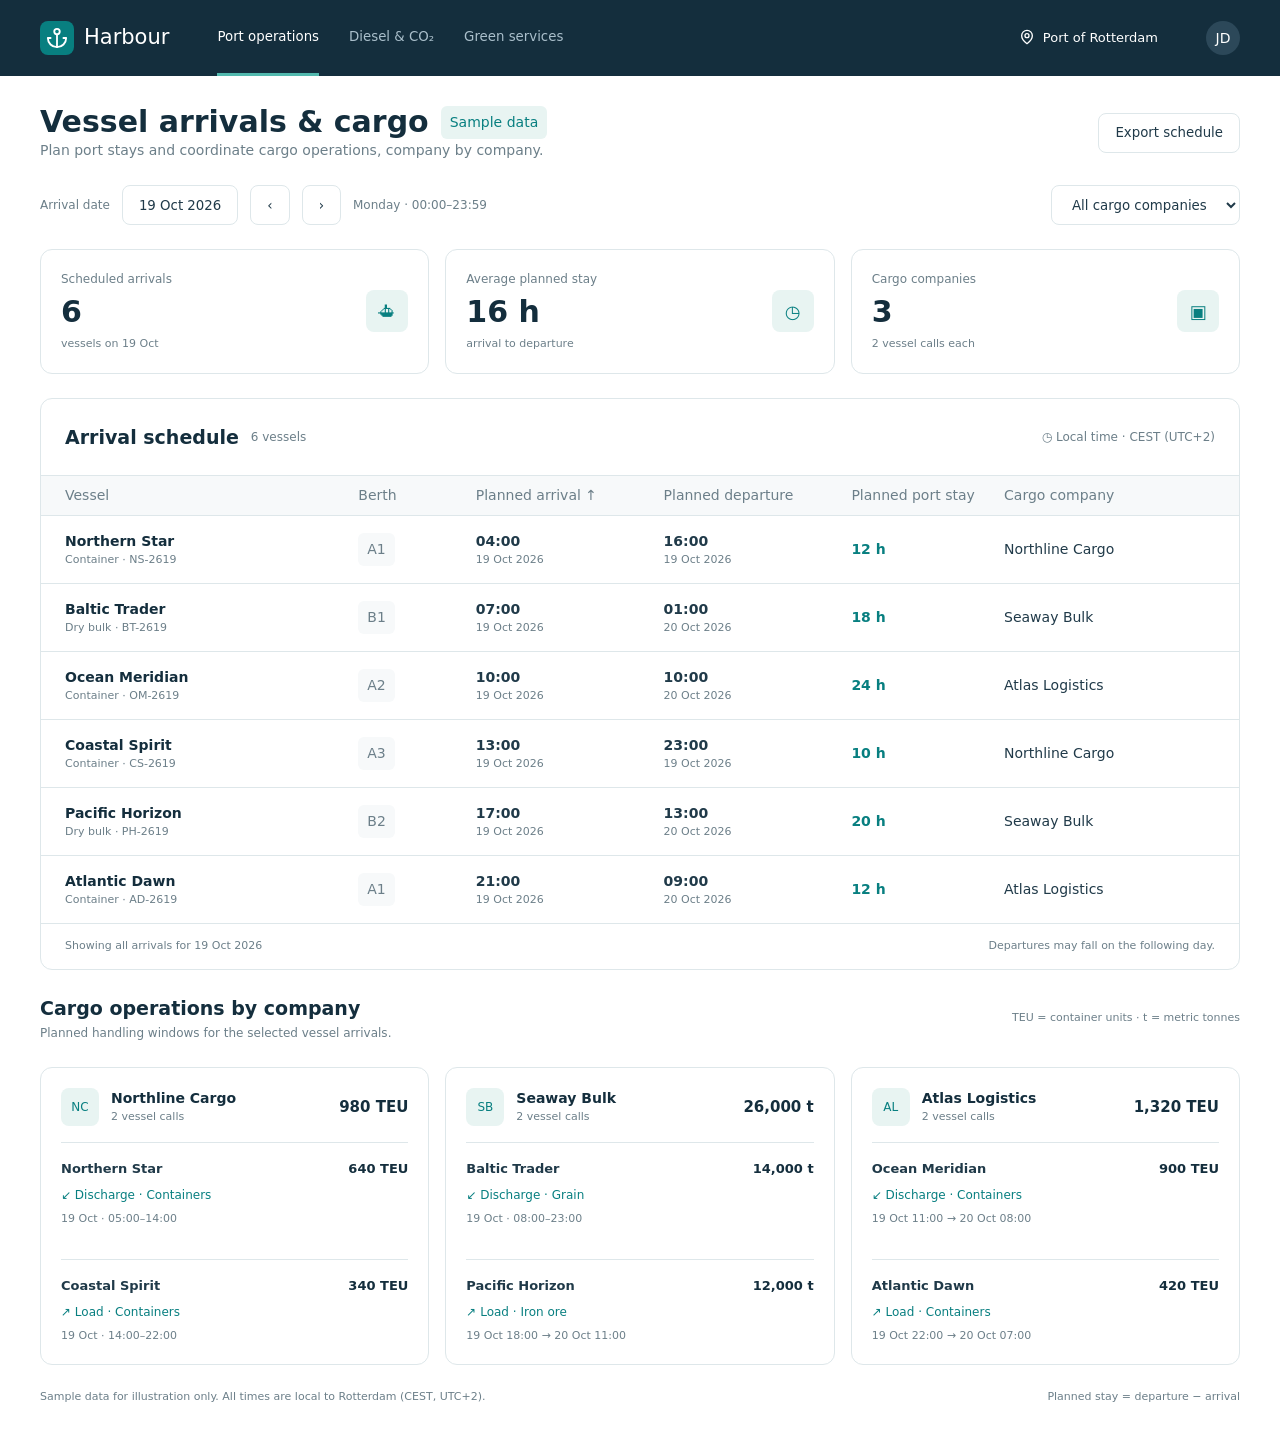
==== index.html @ d037a973 "Primeiro commit" ====
<!DOCTYPE html>
<html lang="en">
<head>
<meta charset="utf-8">
<meta name="viewport" content="width=device-width, initial-scale=1, viewport-fit=cover">
<title>Harbour · Porto-0 prototype</title>
<link rel="icon" type="image/svg+xml" href="images/favicon.svg">
<link rel="stylesheet" href="css/style.css">
</head>
<body>
<div id="app"></div>
<div id="toast"></div>
<script src="js/app.js"></script>
</body>
</html>
---- css/style.css ----
:root{--bg:#fff;--card:#fff;--nav:#142e3d;--teal:#087f80;--tb:#e8f4f2;--line:#dee7ea;--ink:#142e3d;--ink2:#203a49;--mut:#6c7f89;--soft:#f7f9fa;--amb:#fff5e5;--at:#95631c;--btn:#087f80;color-scheme:light;box-sizing:border-box;padding-top:env(safe-area-inset-top,0px);padding-bottom:env(safe-area-inset-bottom,0px)}
@media(prefers-color-scheme:dark){:root[data-theme=dark]{--bg:#0e1b23;--card:#16293a;--line:#284152;--ink:#e8f1f5;--ink2:#c5d6df;--mut:#8fa5b1;--soft:#1d3445;--tb:#12363a;--amb:#3a2d12;--at:#e3b45c;--teal:#3bb5b0;color-scheme:dark}}
:root[data-theme=dark]{--bg:#0e1b23;--card:#16293a;--line:#284152;--ink:#e8f1f5;--ink2:#c5d6df;--mut:#8fa5b1;--soft:#1d3445;--tb:#12363a;--amb:#3a2d12;--at:#e3b45c;--teal:#3bb5b0;color-scheme:dark}
*{box-sizing:border-box;margin:0}html,body{background:var(--bg)}
body{font:14px/1.5 Inter,system-ui,-apple-system,Segoe UI,Roboto,sans-serif;color:var(--ink2)}
nav{background:var(--nav);color:#fff;height:76px;display:flex;align-items:center;gap:48px;padding:0 40px;position:sticky;top:0;z-index:5}
.brand{display:flex;gap:10px;align-items:center;font-size:21px}.mark{width:34px;height:34px;border-radius:8px;background:#087f80;display:grid;place-items:center;font-size:18px}
.tabs{flex:1;display:flex;gap:30px;height:100%}.tab{background:none;border:0;border-bottom:3px solid transparent;color:#aabfcb;font:600 14px inherit;font-family:inherit;cursor:pointer;padding:0}
.tab.on{color:#fff;border-color:#52b9ae}.tab:hover{color:#fff}
.ctx{font-size:13px;white-space:nowrap}.av{width:34px;height:34px;border-radius:99px;background:#2c4859;display:grid;place-items:center;font:600 12px inherit}
main{max-width:1480px;margin:auto;padding:28px 40px 24px;display:flex;flex-direction:column;gap:24px}
h1{font-size:30px;font-weight:600;color:var(--ink);line-height:1.2}h2{font-size:19px;font-weight:600;color:var(--ink)}
.row{display:flex;align-items:center;gap:12px}.sp{justify-content:space-between}.mut{color:var(--mut)}.sm{font-size:12px}.xs{font-size:11px}.tl{color:var(--teal);font-weight:600}
.badge{display:inline-block;font:600 11px/1 inherit;padding:6px 9px;border-radius:6px;background:var(--tb);color:var(--teal);white-space:nowrap}.badge.a{background:var(--amb);color:var(--at)}.badge.g{background:var(--soft);color:var(--mut)}
.card{background:var(--card);border:1px solid var(--line);border-radius:12px;padding:24px;display:flex;flex-direction:column;gap:20px}.card.flush{padding:0;gap:0}
.btn{height:40px;padding:0 16px;border-radius:8px;border:1px solid var(--line);background:var(--card);color:var(--ink2);font:500 13px inherit;font-family:inherit;cursor:pointer;display:inline-flex;align-items:center;gap:9px;white-space:nowrap}
.btn:hover{border-color:var(--teal)}.btn.p{background:var(--btn);border-color:var(--btn);color:#fff;font-weight:600}.btn.p:hover{filter:brightness(1.1)}
.link{color:var(--teal);font-weight:600;cursor:pointer;background:none;border:0;font:inherit;font-weight:600;padding:0}.link:hover{text-decoration:underline}
.steps{background:var(--card);border:1px solid var(--line);border-radius:8px;padding:14px 20px;display:flex;gap:24px}
.st{flex:1;display:flex;align-items:center;gap:10px;font-size:13px;color:var(--mut)}.st i{width:26px;height:26px;border-radius:99px;background:var(--soft);display:grid;place-items:center;font:600 12px inherit;font-style:normal}
.st.on{color:var(--teal);font-weight:600}.st.on i{background:var(--btn);color:#fff}.st s{text-decoration:none;color:var(--line);font-size:16px}
.note{background:var(--tb);border-radius:8px;padding:16px;display:flex;gap:12px;color:var(--ink2);font-size:13px}.note b{display:block}
.g3{display:grid;grid-template-columns:repeat(3,1fr);gap:16px}.split{display:grid;grid-template-columns:minmax(0,872px) 1fr;gap:24px;align-items:start}.split.r{grid-template-columns:440px 1fr}.col{display:flex;flex-direction:column;gap:24px}
.metric{background:var(--card);border:1px solid var(--line);border-radius:12px;padding:20px;display:flex;align-items:center;gap:16px}.metric>div:first-child{flex:1;display:flex;flex-direction:column;gap:6px}
.metric strong{font-size:30px;font-weight:600;color:var(--ink);line-height:1.2}.sym{width:42px;height:42px;border-radius:8px;background:var(--tb);color:var(--teal);display:grid;place-items:center;font-size:18px}
.tw{overflow-x:auto}.tbl{min-width:900px}.tr{display:grid;gap:12px;padding:0 24px;align-items:center;min-height:68px;border-top:1px solid var(--line)}.tr.h{min-height:40px;background:var(--soft);font:600 11px inherit;color:var(--mut)}
.tr.o{grid-template-columns:1.6fr .6fr 1fr 1fr .8fr 1.2fr}.tr.v{grid-template-columns:1.6fr .9fr .9fr 1fr 1.4fr 1fr;min-height:70px}.tr.v.hl{background:var(--tb)}
.tr b{color:var(--ink);font-weight:600}.tr small{display:block;color:var(--mut);font-size:11px}.tf{display:flex;justify-content:space-between;padding:14px 24px;border-top:1px solid var(--line);font-size:11px;color:var(--mut)}
.pad{padding:24px}.ph{display:flex;justify-content:space-between;align-items:center;padding:24px}
.sel,.inp{height:44px;border:1px solid var(--line);border-radius:8px;background:var(--card);color:var(--ink2);padding:0 14px;font:14px inherit;font-family:inherit;width:100%}
.fld{display:flex;flex-direction:column;gap:8px}.fld label{font:500 12px inherit;color:var(--ink2)}.fld small{color:var(--mut);font-size:11px}.f2{display:grid;grid-template-columns:1fr 1fr;gap:16px}
.det{display:flex;gap:16px;font-size:13px}.det span{width:165px;flex:none;color:var(--mut)}.det b{font-weight:500;color:var(--ink2);flex:1}
.calc{background:var(--tb);border-radius:8px;padding:20px;display:flex;flex-direction:column;gap:12px}.calc big{font-size:30px;font-weight:600;color:var(--ink)}
.file{display:flex;gap:12px;align-items:center}.file div{flex:1}.file b{display:block;font-weight:500;font-size:13px}.up{border:1px dashed var(--line);border-radius:8px;padding:14px;color:var(--teal);font-size:13px;cursor:pointer}
.bar{height:14px;border-radius:4px;background:var(--soft);overflow:hidden}.bar i{display:block;height:100%;border-radius:4px}
.cc{background:var(--card);border:1px solid var(--line);border-radius:12px;padding:20px 20px 4px}.op{border-top:1px solid var(--line);padding:16px 0;display:flex;flex-direction:column;gap:7px;font-size:13px}.op .sm{color:var(--teal)}
.mono{width:44px;height:44px;border-radius:8px;background:var(--tb);color:var(--teal);display:grid;place-items:center;font:600 15px inherit;flex:none}.mono.s{width:38px;height:38px;font-size:12px}
.chk{display:flex;gap:12px;cursor:pointer}.cb{width:18px;height:18px;border-radius:4px;background:var(--btn);color:#fff;display:grid;place-items:center;font-size:12px;flex:none;margin-top:2px}.cb.off{background:var(--card);border:1px solid var(--line);color:transparent}
.stg{border-top:1px solid var(--line);padding:18px 0;display:flex;gap:16px}.stg>div:last-child{flex:1;display:flex;flex-direction:column;gap:8px}.stm{width:32px;height:32px;border-radius:99px;background:var(--soft);display:grid;place-items:center;flex:none}
.foot{display:flex;justify-content:space-between;font-size:11px;color:var(--mut);gap:16px;flex-wrap:wrap}
#toast{position:fixed;bottom:calc(24px + env(safe-area-inset-bottom,0px));left:50%;transform:translateX(-50%);background:var(--nav);color:#fff;padding:12px 18px;border-radius:8px;font-size:13px;opacity:0;pointer-events:none;transition:.25s;z-index:9}#toast.on{opacity:1}
@media(max-width:1100px){nav{gap:20px;padding:0 20px;overflow-x:auto}.ctx{display:none}main{padding:20px}.split,.split.r,.g3{grid-template-columns:1fr}.f2{grid-template-columns:1fr}.steps{flex-direction:column;gap:10px}.st s{display:none}h1{font-size:24px}.row.wrap{flex-wrap:wrap}}
.mark img{width:22px;height:22px;display:block}.ctx img{width:16px;height:16px;vertical-align:-3px;margin-right:8px}
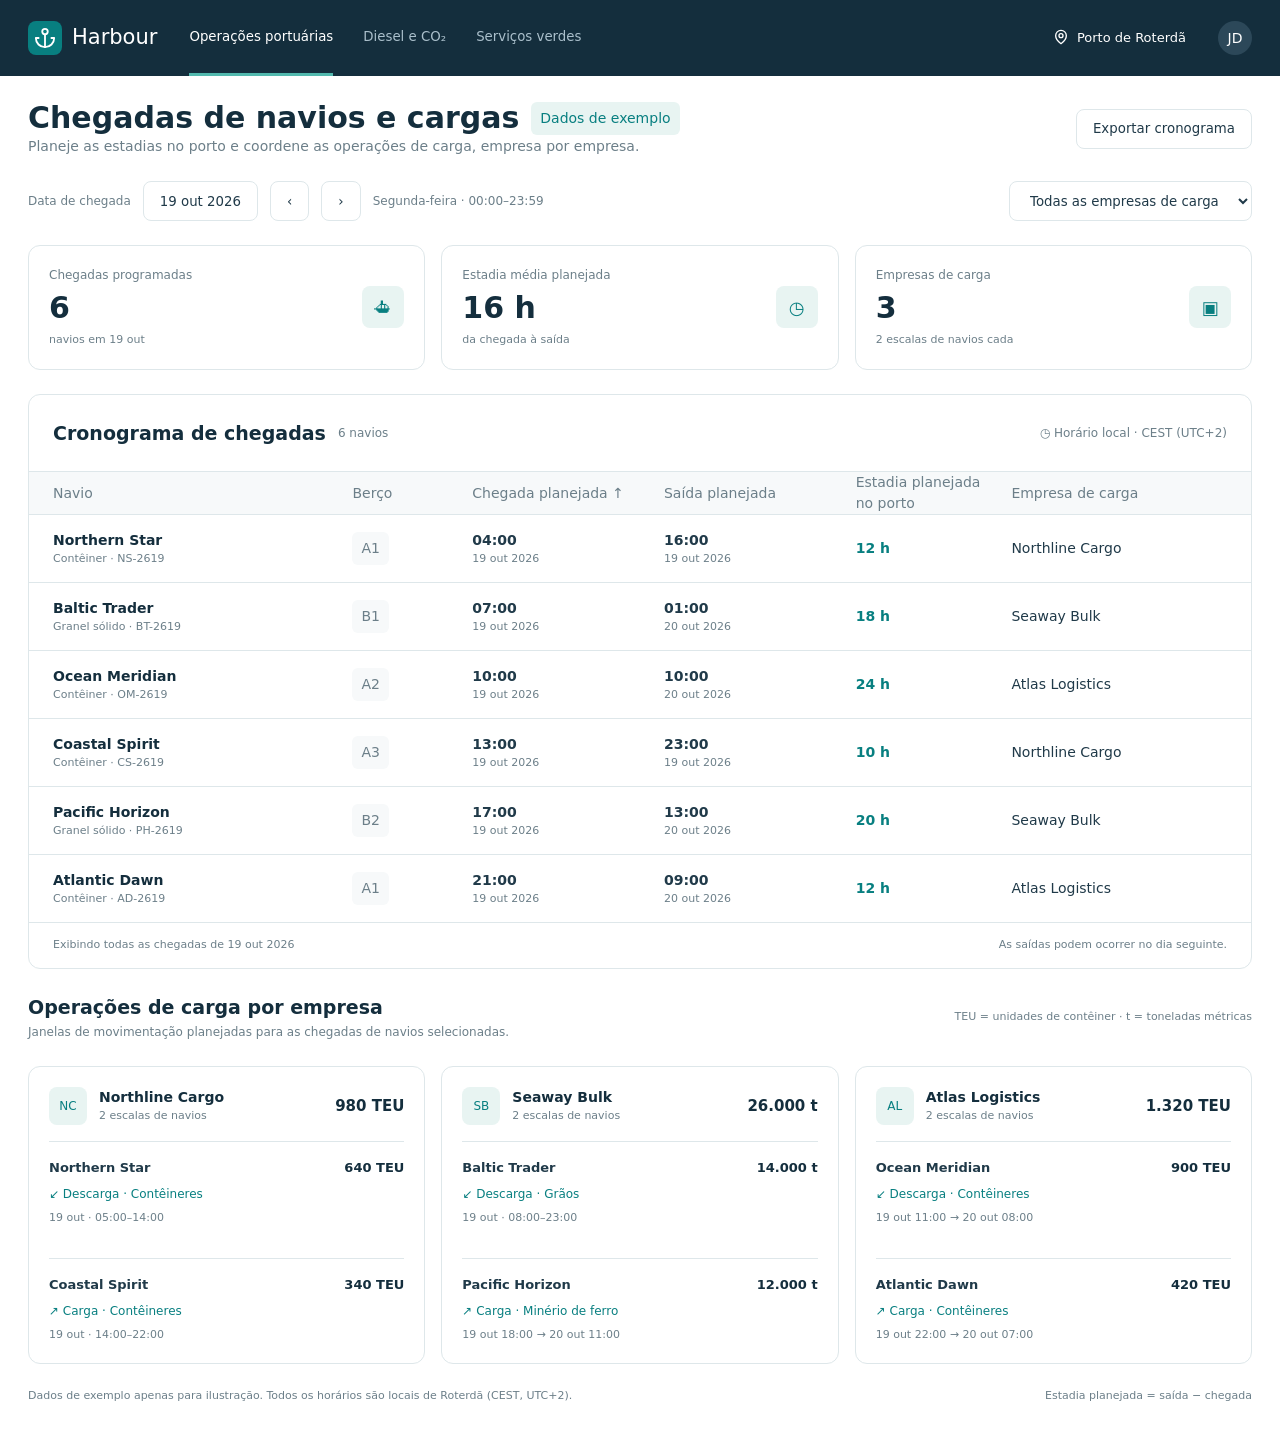
==== commit 44365388: "tradução" ====
--- a/index.html
+++ b/index.html
@@ -1,9 +1,9 @@
 <!DOCTYPE html>
-<html lang="en">
+<html lang="pt-BR">
 <head>
 <meta charset="utf-8">
 <meta name="viewport" content="width=device-width, initial-scale=1, viewport-fit=cover">
-<title>Harbour · Porto-0 prototype</title>
+<title>Harbour · protótipo Porto-0</title>
 <link rel="icon" type="image/svg+xml" href="images/favicon.svg">
 <link rel="stylesheet" href="css/style.css">
 </head>
--- a/css/style.css
+++ b/css/style.css
@@ -41,3 +41,32 @@
 #toast{position:fixed;bottom:calc(24px + env(safe-area-inset-bottom,0px));left:50%;transform:translateX(-50%);background:var(--nav);color:#fff;padding:12px 18px;border-radius:8px;font-size:13px;opacity:0;pointer-events:none;transition:.25s;z-index:9}#toast.on{opacity:1}
 @media(max-width:1100px){nav{gap:20px;padding:0 20px;overflow-x:auto}.ctx{display:none}main{padding:20px}.split,.split.r,.g3{grid-template-columns:1fr}.f2{grid-template-columns:1fr}.steps{flex-direction:column;gap:10px}.st s{display:none}h1{font-size:24px}.row.wrap{flex-wrap:wrap}}
 .mark img{width:22px;height:22px;display:block}.ctx img{width:16px;height:16px;vertical-align:-3px;margin-right:8px}
+
+/* ===== Responsive ===== */
+img{max-width:100%}
+.inp{height:auto;min-height:44px;padding:10px 14px}
+@media(max-width:1280px){.split{grid-template-columns:minmax(0,1fr) minmax(300px,420px)}.split.r{grid-template-columns:minmax(280px,380px) 1fr}main{padding:24px 28px}nav{padding:0 28px;gap:32px}}
+@media(max-width:1100px){
+.g3{grid-template-columns:repeat(auto-fit,minmax(260px,1fr))}
+.f2{grid-template-columns:1fr!important}
+.row.sp{flex-wrap:wrap}
+.tabs{overflow-x:auto;scrollbar-width:none}.tabs::-webkit-scrollbar{display:none}.tab{white-space:nowrap;flex:none}
+.ph{flex-wrap:wrap;gap:8px}.tf{flex-wrap:wrap;gap:6px}
+}
+@media(max-width:700px){
+nav{height:64px;padding:0 16px;gap:16px}.brand{font-size:18px}.mark{width:30px;height:30px}.tabs{gap:18px}.tab{font-size:13px}.av{width:30px;height:30px}
+main{padding:16px;gap:18px}
+h1{font-size:22px}h2{font-size:17px}
+.g3{grid-template-columns:1fr}
+.metric strong{font-size:26px}.calc big{font-size:24px}
+.card{padding:18px;gap:16px}.card.flush{padding:0}.ph{padding:18px}.tr{padding:0 18px}.tf{padding:12px 18px}
+.det{flex-direction:column;gap:2px}.det span{width:auto}
+.btn{height:auto;min-height:40px;padding:10px 14px;white-space:normal;text-align:left}
+.row.sp>.btn,.row.sp>.row{width:100%}.row.sp>.row>.btn{flex:1;justify-content:center}
+.stg{gap:12px}.file{flex-wrap:wrap}
+.cc{padding:16px 16px 2px}
+.foot,.tf{font-size:11px}
+.up{font-size:12px}
+.steps{padding:12px 14px}
+#toast{width:calc(100% - 32px);text-align:center}
+}
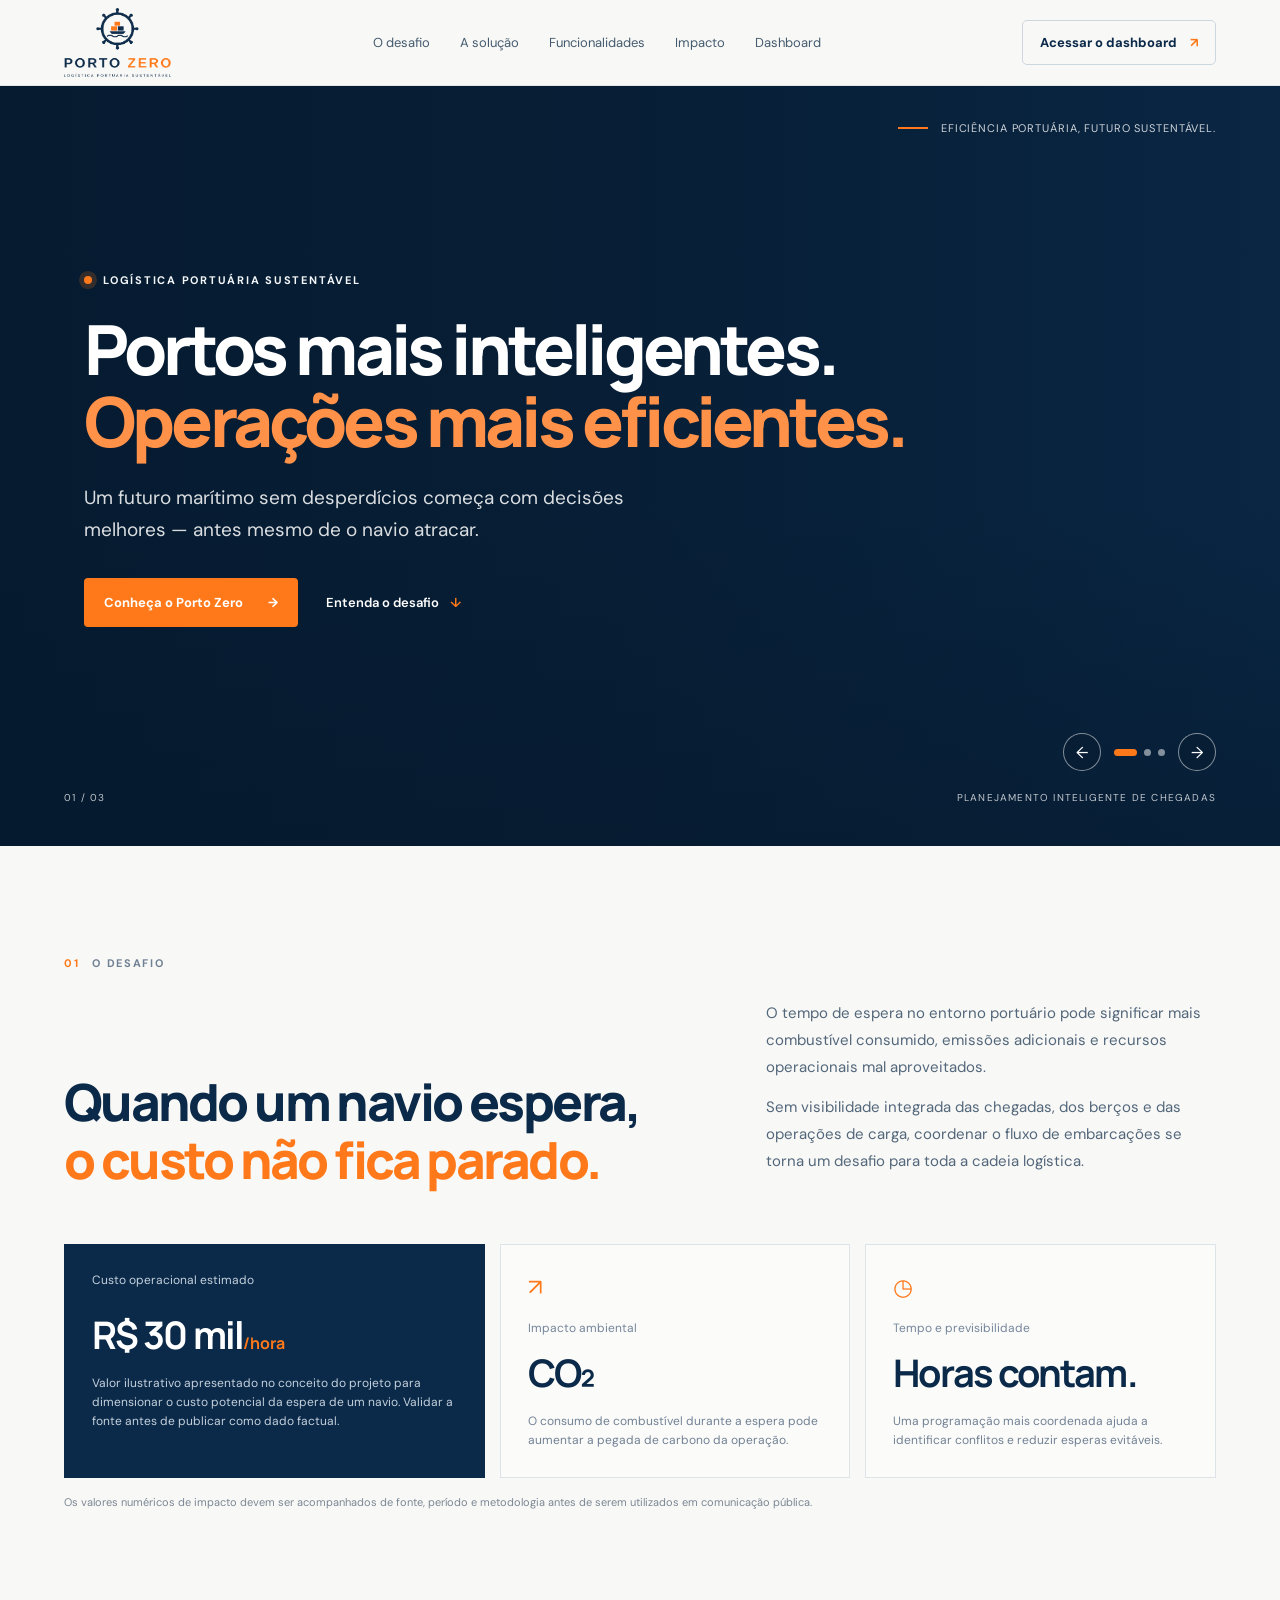
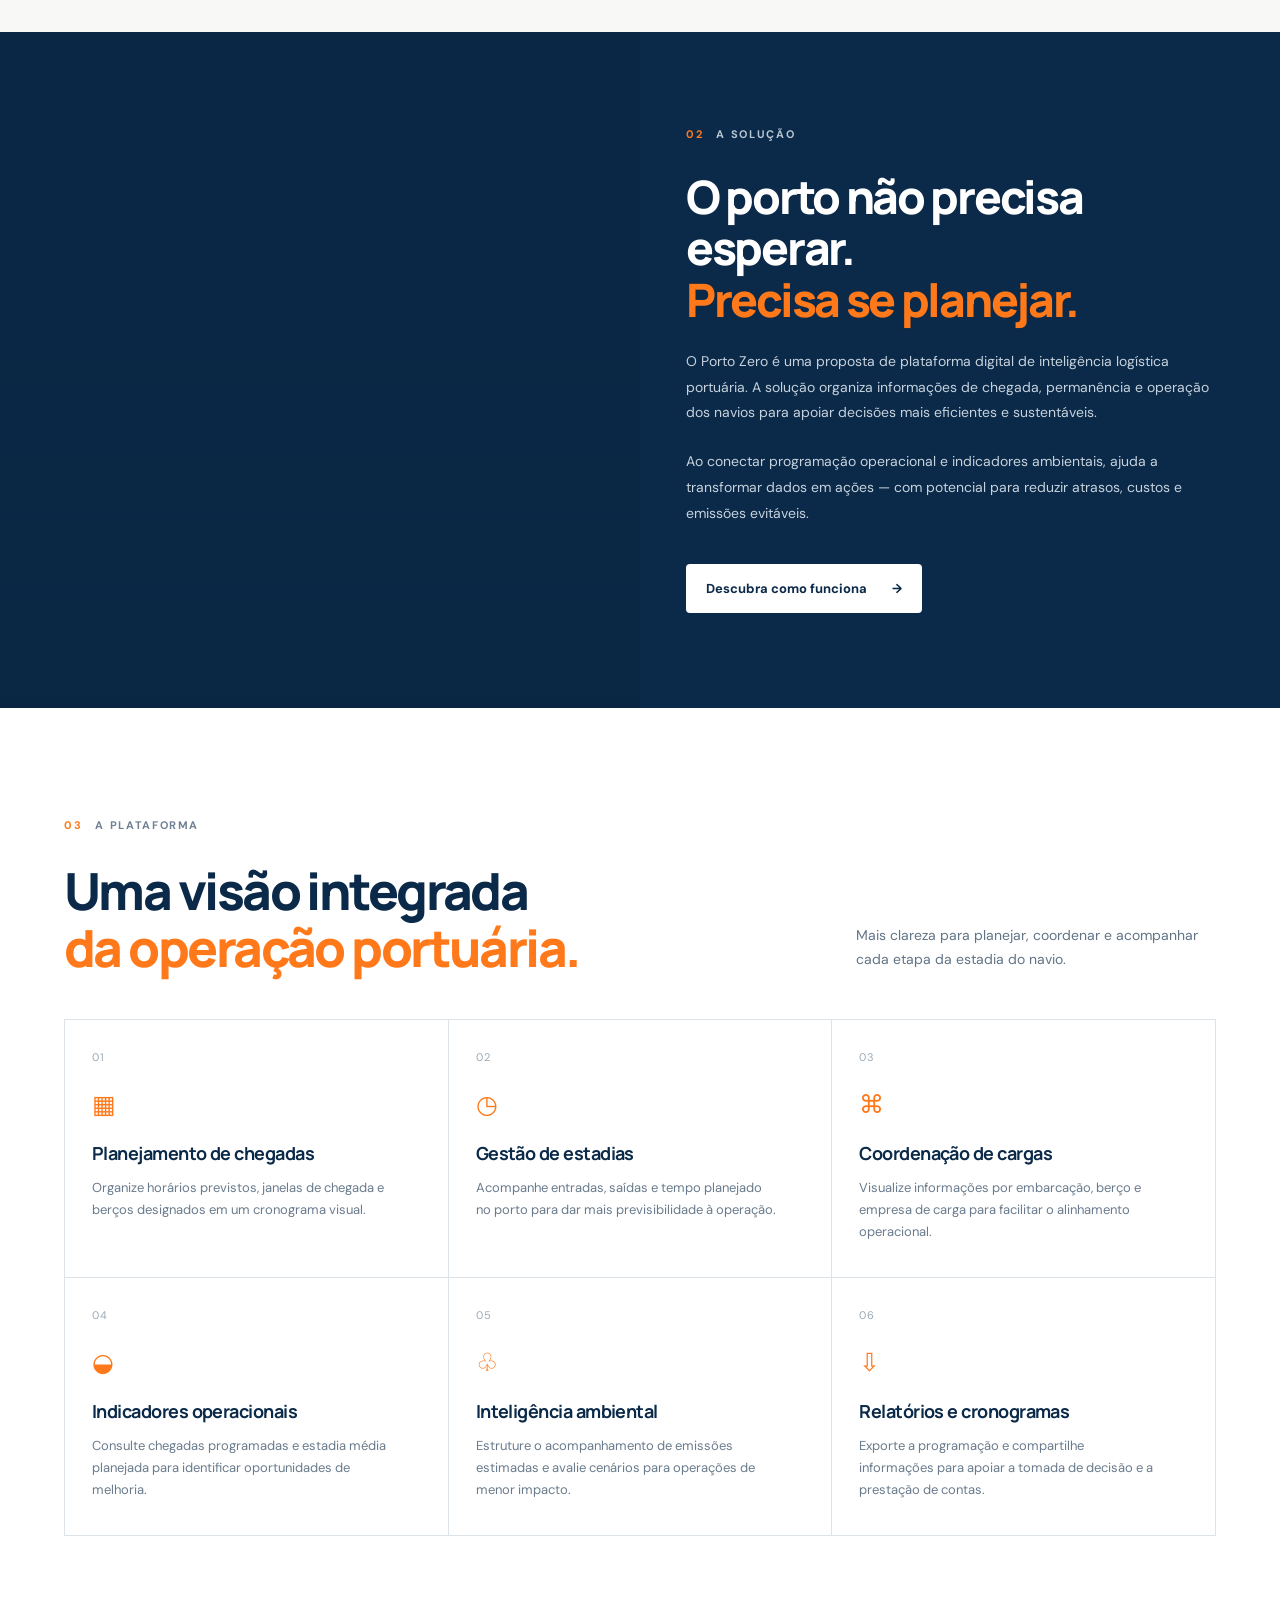
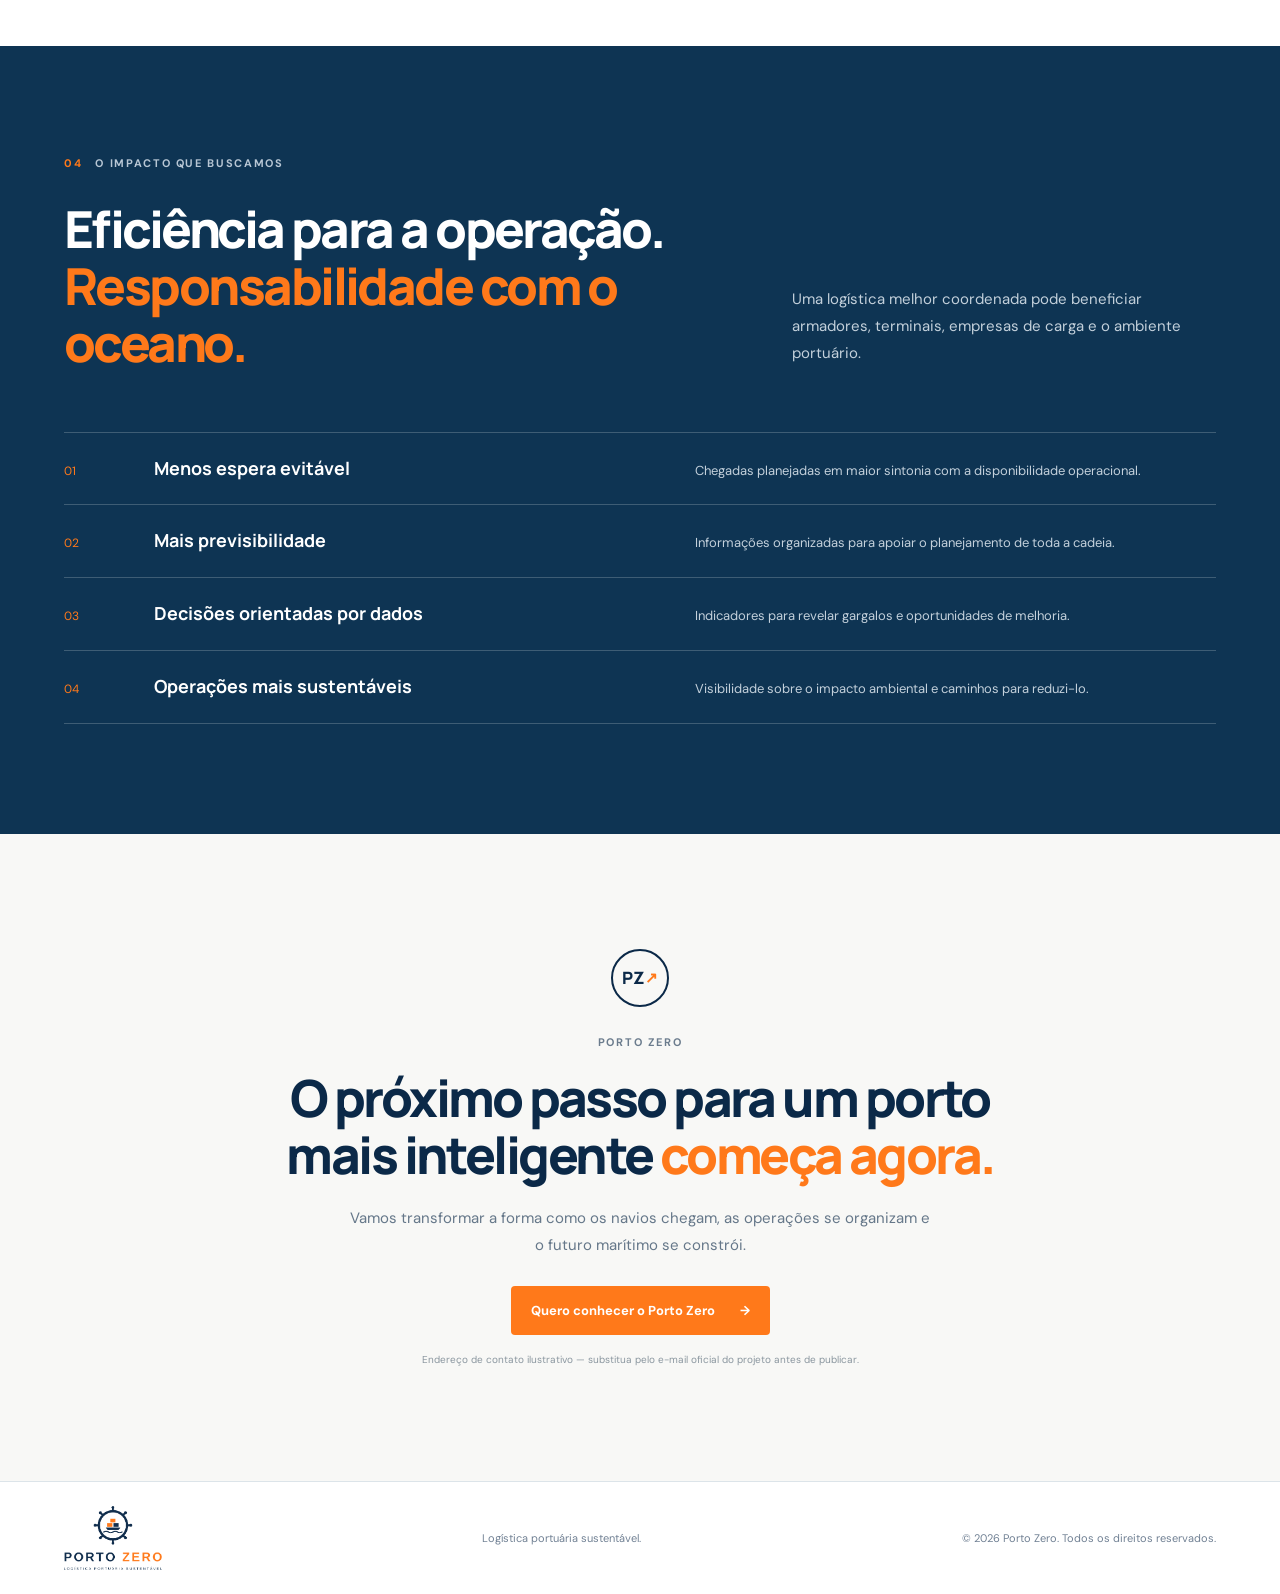
==== commit 9495edc7: "correções visuais" ====
--- a/index.html
+++ b/index.html
@@ -1,15 +1,202 @@
 <!DOCTYPE html>
 <html lang="pt-BR">
 <head>
-<meta charset="utf-8">
-<meta name="viewport" content="width=device-width, initial-scale=1, viewport-fit=cover">
-<title>Harbour · protótipo Porto-0</title>
-<link rel="icon" type="image/svg+xml" href="images/favicon.svg">
-<link rel="stylesheet" href="css/style.css">
+  <meta charset="UTF-8">
+  <meta name="viewport" content="width=device-width, initial-scale=1.0">
+  <meta name="description" content="Porto Zero — logística portuária sustentável. Portos mais inteligentes, operações mais eficientes e um futuro marítimo sem desperdícios.">
+  <title>Porto Zero | Logística Portuária Sustentável</title>
+  <link rel="icon" type="image/x-icon" href="assets/favicon.ico">
+  <link rel="icon" type="image/png" sizes="256x256" href="assets/favicon.png">
+  <link rel="apple-touch-icon" href="assets/apple-touch-icon.png">
+  <link rel="preconnect" href="https://images.unsplash.com">
+  <link rel="stylesheet" href="css/landing.css">
+  <script src="js/landing.js" defer></script>
 </head>
 <body>
-<div id="app"></div>
-<div id="toast"></div>
-<script src="js/app.js"></script>
+  <header class="site-header">
+    <a class="brand" href="#inicio" aria-label="Porto Zero — início">
+      <img src="assets/logo-porto-zero.png" alt="Logo Porto Zero — Logística Portuária Sustentável">
+    </a>
+    <button class="menu-toggle" aria-label="Abrir menu" aria-expanded="false">
+      <span></span><span></span><span></span>
+    </button>
+    <nav class="main-nav" aria-label="Navegação principal">
+      <a href="#problema">O desafio</a>
+      <a href="#solucao">A solução</a>
+      <a href="#funcionalidades">Funcionalidades</a>
+      <a href="#impacto">Impacto</a>
+      <a href="dashboard.html">Dashboard</a>
+    </nav>
+    <a class="header-cta" href="dashboard.html">Acessar o dashboard <span aria-hidden="true">↗</span></a>
+  </header>
+
+  <main>
+    <section class="hero" id="inicio" aria-label="Apresentação Porto Zero">
+      <div class="hero-slides">
+        <article class="hero-slide active" style="--hero-image: url('https://images.unsplash.com/photo-1578575437130-527bdd713cd3?auto=format&fit=crop&w=2200&q=85')">
+          <div class="hero-shade"></div>
+          <div class="hero-content">
+            <p class="eyebrow"><span class="eyebrow-dot"></span> Logística portuária sustentável</p>
+            <h1>Portos mais inteligentes.<br><span>Operações mais eficientes.</span></h1>
+            <p class="hero-copy">Um futuro marítimo sem desperdícios começa com decisões melhores — antes mesmo de o navio atracar.</p>
+            <div class="hero-actions">
+              <a class="button button-orange" href="#solucao">Conheça o Porto Zero <span>→</span></a>
+              <a class="text-link" href="#problema">Entenda o desafio <span>↓</span></a>
+            </div>
+          </div>
+          <div class="slide-caption"><span>01 / 03</span><span>Planejamento inteligente de chegadas</span></div>
+        </article>
+        <article class="hero-slide" style="--hero-image: url('https://images.unsplash.com/photo-1494412519320-aa613dfb7738?auto=format&fit=crop&w=2200&q=85')">
+          <div class="hero-shade"></div>
+          <div class="hero-content">
+            <p class="eyebrow"><span class="eyebrow-dot"></span> Menos espera, menos emissões</p>
+            <h2>O tempo parado<br><span>também deixa marcas.</span></h2>
+            <p class="hero-copy">A espera de embarcações pode aumentar custos operacionais e emissões. Sincronizar é o primeiro passo para mudar esse cenário.</p>
+            <div class="hero-actions">
+              <a class="button button-orange" href="#problema">Veja o impacto <span>→</span></a>
+              <a class="text-link" href="#impacto">Nossa visão <span>↓</span></a>
+            </div>
+          </div>
+          <div class="slide-caption"><span>02 / 03</span><span>Eficiência portuária, futuro sustentável</span></div>
+        </article>
+        <article class="hero-slide" style="--hero-image: url('https://images.unsplash.com/photo-1566847438217-76e82d383f84?auto=format&fit=crop&w=2200&q=85')">
+          <div class="hero-shade"></div>
+          <div class="hero-content">
+            <p class="eyebrow"><span class="eyebrow-dot"></span> Dados que conectam operações</p>
+            <h2>Eficiência portuária.<br><span>Futuro sustentável.</span></h2>
+            <p class="hero-copy">O Porto Zero veio para transformar a operação logística portuária com planejamento, coordenação e inteligência ambiental.</p>
+            <div class="hero-actions">
+              <a class="button button-orange" href="#funcionalidades">Explore a plataforma <span>→</span></a>
+              <a class="text-link" href="#contato">Vamos conversar <span>↓</span></a>
+            </div>
+          </div>
+          <div class="slide-caption"><span>03 / 03</span><span>Uma nova perspectiva para os portos</span></div>
+        </article>
+      </div>
+      <div class="slider-controls" aria-label="Controles do banner">
+        <button class="slider-arrow prev" aria-label="Slide anterior">←</button>
+        <div class="slider-dots">
+          <button class="slider-dot active" aria-label="Ir para slide 1" aria-current="true"></button>
+          <button class="slider-dot" aria-label="Ir para slide 2"></button>
+          <button class="slider-dot" aria-label="Ir para slide 3"></button>
+        </div>
+        <button class="slider-arrow next" aria-label="Próximo slide">→</button>
+      </div>
+      <div class="hero-bottom-line"><span></span><p>Eficiência portuária, futuro sustentável.</p></div>
+    </section>
+
+    <section class="intro section-pad" id="problema">
+      <div class="section-kicker"><span>01</span> O desafio</div>
+      <div class="intro-grid">
+        <h2>Quando um navio espera,<br><em>o custo não fica parado.</em></h2>
+        <div class="intro-text">
+          <p>O tempo de espera no entorno portuário pode significar mais combustível consumido, emissões adicionais e recursos operacionais mal aproveitados.</p>
+          <p>Sem visibilidade integrada das chegadas, dos berços e das operações de carga, coordenar o fluxo de embarcações se torna um desafio para toda a cadeia logística.</p>
+        </div>
+      </div>
+      <div class="stat-grid">
+        <article class="stat-card stat-featured">
+          <span class="stat-label">Custo operacional estimado</span>
+          <strong>R$ 30 mil<span>/hora</span></strong>
+          <p>Valor ilustrativo apresentado no conceito do projeto para dimensionar o custo potencial da espera de um navio. Validar a fonte antes de publicar como dado factual.</p>
+        </article>
+        <article class="stat-card">
+          <span class="stat-icon">↗</span>
+          <span class="stat-label">Impacto ambiental</span>
+          <strong>CO₂</strong>
+          <p>O consumo de combustível durante a espera pode aumentar a pegada de carbono da operação.</p>
+        </article>
+        <article class="stat-card">
+          <span class="stat-icon">◷</span>
+          <span class="stat-label">Tempo e previsibilidade</span>
+          <strong>Horas contam.</strong>
+          <p>Uma programação mais coordenada ajuda a identificar conflitos e reduzir esperas evitáveis.</p>
+        </article>
+      </div>
+      <p class="data-note">Os valores numéricos de impacto devem ser acompanhados de fonte, período e metodologia antes de serem utilizados em comunicação pública.</p>
+    </section>
+
+    <section class="solution section-pad" id="solucao">
+      <div class="solution-image" role="img" aria-label="Navio de carga em operação marítima"></div>
+      <div class="solution-copy">
+        <div class="section-kicker light"><span>02</span> A solução</div>
+        <h2>O porto não precisa esperar.<br><em>Precisa se planejar.</em></h2>
+        <p>O Porto Zero é uma proposta de plataforma digital de inteligência logística portuária. A solução organiza informações de chegada, permanência e operação dos navios para apoiar decisões mais eficientes e sustentáveis.</p>
+        <p>Ao conectar programação operacional e indicadores ambientais, ajuda a transformar dados em ações — com potencial para reduzir atrasos, custos e emissões evitáveis.</p>
+        <a class="button button-light" href="#funcionalidades">Descubra como funciona <span>→</span></a>
+      </div>
+    </section>
+
+    <section class="features section-pad" id="funcionalidades">
+      <div class="section-kicker"><span>03</span> A plataforma</div>
+      <div class="section-heading">
+        <h2>Uma visão integrada<br><em>da operação portuária.</em></h2>
+        <p>Mais clareza para planejar, coordenar e acompanhar cada etapa da estadia do navio.</p>
+      </div>
+      <div class="feature-grid">
+        <article class="feature-card">
+          <div class="feature-number">01</div><div class="feature-symbol">▦</div>
+          <h3>Planejamento de chegadas</h3>
+          <p>Organize horários previstos, janelas de chegada e berços designados em um cronograma visual.</p>
+        </article>
+        <article class="feature-card">
+          <div class="feature-number">02</div><div class="feature-symbol">◷</div>
+          <h3>Gestão de estadias</h3>
+          <p>Acompanhe entradas, saídas e tempo planejado no porto para dar mais previsibilidade à operação.</p>
+        </article>
+        <article class="feature-card">
+          <div class="feature-number">03</div><div class="feature-symbol">⌘</div>
+          <h3>Coordenação de cargas</h3>
+          <p>Visualize informações por embarcação, berço e empresa de carga para facilitar o alinhamento operacional.</p>
+        </article>
+        <article class="feature-card">
+          <div class="feature-number">04</div><div class="feature-symbol">◒</div>
+          <h3>Indicadores operacionais</h3>
+          <p>Consulte chegadas programadas e estadia média planejada para identificar oportunidades de melhoria.</p>
+        </article>
+        <article class="feature-card">
+          <div class="feature-number">05</div><div class="feature-symbol">♧</div>
+          <h3>Inteligência ambiental</h3>
+          <p>Estruture o acompanhamento de emissões estimadas e avalie cenários para operações de menor impacto.</p>
+        </article>
+        <article class="feature-card">
+          <div class="feature-number">06</div><div class="feature-symbol">⇩</div>
+          <h3>Relatórios e cronogramas</h3>
+          <p>Exporte a programação e compartilhe informações para apoiar a tomada de decisão e a prestação de contas.</p>
+        </article>
+      </div>
+    </section>
+
+    <section class="impact section-pad" id="impacto">
+      <div class="impact-top">
+        <div>
+          <div class="section-kicker light"><span>04</span> O impacto que buscamos</div>
+          <h2>Eficiência para a operação.<br><em>Responsabilidade com o oceano.</em></h2>
+        </div>
+        <p>Uma logística melhor coordenada pode beneficiar armadores, terminais, empresas de carga e o ambiente portuário.</p>
+      </div>
+      <div class="impact-list">
+        <div><span>01</span><strong>Menos espera evitável</strong><p>Chegadas planejadas em maior sintonia com a disponibilidade operacional.</p></div>
+        <div><span>02</span><strong>Mais previsibilidade</strong><p>Informações organizadas para apoiar o planejamento de toda a cadeia.</p></div>
+        <div><span>03</span><strong>Decisões orientadas por dados</strong><p>Indicadores para revelar gargalos e oportunidades de melhoria.</p></div>
+        <div><span>04</span><strong>Operações mais sustentáveis</strong><p>Visibilidade sobre o impacto ambiental e caminhos para reduzi-lo.</p></div>
+      </div>
+    </section>
+
+    <section class="closing section-pad" id="contato">
+      <div class="closing-mark">PZ<span>↗</span></div>
+      <p class="eyebrow dark-eyebrow">PORTO ZERO</p>
+      <h2>O próximo passo para um porto mais inteligente <em>começa agora.</em></h2>
+      <p>Vamos transformar a forma como os navios chegam, as operações se organizam e o futuro marítimo se constrói.</p>
+      <a class="button button-orange" href="mailto:contato@portozero.com.br?subject=Quero%20conhecer%20o%20Porto%20Zero">Quero conhecer o Porto Zero <span>→</span></a>
+      <small>Endereço de contato ilustrativo — substitua pelo e-mail oficial do projeto antes de publicar.</small>
+    </section>
+  </main>
+
+  <footer class="site-footer">
+    <a class="footer-brand" href="#inicio"><img src="assets/logo-porto-zero.png" alt="Porto Zero"></a>
+    <p>Logística portuária sustentável.</p>
+    <span>© <span id="year"></span> Porto Zero. Todos os direitos reservados.</span>
+  </footer>
 </body>
 </html>
--- a/css/landing.css
+++ b/css/landing.css
@@ -0,0 +1,161 @@
+@import url('https://fonts.googleapis.com/css2?family=DM+Sans:wght@400;500;600;700&family=Manrope:wght@400;500;600;700;800&display=swap');
+
+:root {
+  --navy: #0b2948;
+  --navy-2: #123a5a;
+  --orange: #ff791a;
+  --paper: #f8f8f6;
+  --white: #ffffff;
+  --muted: #637487;
+  --line: #dce4e9;
+  --max: 1240px;
+}
+* { box-sizing: border-box; }
+html { scroll-behavior: smooth; scroll-padding-top: 88px; }
+body { margin: 0; font-family: 'DM Sans', sans-serif; color: var(--navy); background: var(--paper); }
+a { color: inherit; text-decoration: none; }
+button { font: inherit; }
+.site-header { height: 86px; display: flex; align-items: center; justify-content: space-between; gap: 28px; padding: 0 max(5vw, calc((100vw - var(--max))/2)); background: rgba(248,248,246,.96); position: sticky; top: 0; z-index: 20; border-bottom: 1px solid rgba(11,41,72,.08); backdrop-filter: blur(12px); }
+.brand img { display: block; width: auto; height: 70px; object-fit: contain; }
+.main-nav { display: flex; align-items: center; gap: 30px; font-size: 13px; color: #455b6f; }
+.main-nav a { transition: color .2s; }
+.main-nav a:hover { color: var(--orange); }
+.header-cta { font-size: 13px; font-weight: 700; border: 1px solid #ccd6de; padding: 13px 17px; border-radius: 5px; white-space: nowrap; }
+.header-cta span { color: var(--orange); margin-left: 10px; }
+.menu-toggle { display: none; background: none; border: 0; padding: 8px; }
+.menu-toggle span { display: block; width: 24px; height: 2px; margin: 5px; background: var(--navy); }
+.hero { position: relative; height: min(760px, calc(100vh - 86px)); min-height: 600px; overflow: hidden; background: var(--navy); color: white; }
+.hero-slides, .hero-slide { position: absolute; inset: 0; }
+.hero-slide { background-image: var(--hero-image); background-position: center; background-size: cover; opacity: 0; visibility: hidden; transition: opacity .8s ease, visibility .8s; display: flex; align-items: center; }
+.hero-slide.active { opacity: 1; visibility: visible; }
+.hero-shade { position: absolute; inset: 0; background: linear-gradient(90deg, rgba(5,25,45,.88) 0%, rgba(5,25,45,.68) 48%, rgba(5,25,45,.18) 100%), linear-gradient(0deg, rgba(5,25,45,.55), transparent 45%); }
+.hero-content { position: relative; z-index: 1; width: min(var(--max), 90%); margin: 0 auto; padding: 0 20px 32px; }
+.eyebrow { display: flex; align-items: center; gap: 11px; text-transform: uppercase; letter-spacing: .16em; font-size: 11px; font-weight: 700; color: #f4f7f9; margin: 0 0 26px; }
+.eyebrow-dot { width: 8px; height: 8px; background: var(--orange); border-radius: 50%; box-shadow: 0 0 0 5px rgba(255,121,26,.18); }
+.hero h1, .hero h2 { font-family: Manrope, sans-serif; font-weight: 800; font-size: clamp(42px, 5.4vw, 76px); letter-spacing: -.055em; line-height: 1.04; max-width: 850px; margin: 0; }
+.hero h1 span, .hero h2 span { color: #ff9148; }
+.hero-copy { max-width: 600px; color: rgba(255,255,255,.85); font-size: clamp(16px, 1.5vw, 19px); line-height: 1.7; margin: 25px 0 32px; }
+.hero-actions { display: flex; align-items: center; gap: 28px; flex-wrap: wrap; }
+.button { display: inline-flex; align-items: center; justify-content: center; gap: 25px; padding: 16px 20px; font-size: 13px; font-weight: 700; border-radius: 4px; transition: transform .2s, background .2s; }
+.button:hover { transform: translateY(-2px); }
+.button-orange { color: white; background: var(--orange); }
+.button-orange:hover { background: #ed6810; }
+.button-light { background: white; color: var(--navy); margin-top: 14px; }
+.text-link { color: white; font-size: 13px; font-weight: 600; }
+.text-link span { color: var(--orange); padding-left: 8px; }
+.slide-caption { position: absolute; bottom: 42px; left: max(5vw, calc((100vw - var(--max))/2)); right: max(5vw, calc((100vw - var(--max))/2)); display: flex; justify-content: space-between; color: rgba(255,255,255,.75); text-transform: uppercase; font-size: 10px; letter-spacing: .12em; z-index: 2; }
+.slider-controls { position: absolute; z-index: 3; right: max(5vw, calc((100vw - var(--max))/2)); bottom: 75px; display: flex; align-items: center; gap: 13px; }
+.slider-arrow { width: 38px; height: 38px; border: 1px solid rgba(255,255,255,.5); border-radius: 50%; color: white; background: rgba(4,24,43,.25); cursor: pointer; }
+.slider-arrow:hover { background: var(--orange); border-color: var(--orange); }
+.slider-dots { display: flex; gap: 7px; }
+.slider-dot { width: 7px; height: 7px; border-radius: 50%; padding: 0; border: 0; background: rgba(255,255,255,.5); cursor: pointer; }
+.slider-dot.active { width: 23px; border-radius: 6px; background: var(--orange); }
+.hero-bottom-line { display: flex; align-items: center; gap: 13px; position: absolute; right: 5vw; top: 35px; z-index: 2; color: rgba(255,255,255,.8); font-size: 11px; letter-spacing: .08em; text-transform: uppercase; }
+.hero-bottom-line span { width: 30px; height: 2px; background: var(--orange); }
+.hero-bottom-line p { margin: 0; }
+.section-pad { padding: 110px max(5vw, calc((100vw - var(--max))/2)); }
+.section-kicker { display: flex; align-items: center; gap: 13px; font-size: 11px; text-transform: uppercase; letter-spacing: .15em; font-weight: 700; color: #718194; margin-bottom: 30px; }
+.section-kicker span { color: var(--orange); }
+.intro-grid { display: grid; grid-template-columns: 1.15fr .85fr; gap: 8%; align-items: end; }
+.intro h2, .section-heading h2, .impact h2, .closing h2, .solution h2 { font-family: Manrope, sans-serif; font-size: clamp(34px, 4vw, 53px); line-height: 1.12; letter-spacing: -.05em; margin: 0; font-weight: 800; }
+em { font-style: normal; color: var(--orange); }
+.intro-text { color: #53677b; font-size: 15px; line-height: 1.8; }
+.intro-text p { margin: 0 0 13px; }
+.stat-grid { display: grid; grid-template-columns: 1.2fr 1fr 1fr; gap: 15px; margin-top: 56px; }
+.stat-card { border: 1px solid var(--line); padding: 27px; min-height: 215px; background: rgba(255,255,255,.5); position: relative; }
+.stat-featured { background: var(--navy); color: white; border-color: var(--navy); }
+.stat-label { display: block; color: #75869a; font-size: 12px; margin-bottom: 20px; }
+.stat-featured .stat-label { color: #c4d1dd; }
+.stat-card strong { display: block; font-family: Manrope, sans-serif; font-size: clamp(28px, 3vw, 38px); letter-spacing: -.05em; }
+.stat-card strong span { font-size: 16px; letter-spacing: 0; color: var(--orange); }
+.stat-card p { color: #718194; font-size: 12px; line-height: 1.6; margin: 14px 0 0; }
+.stat-featured p { color: #c4d1dd; }
+.stat-icon { display: inline-flex; align-items: center; justify-content: center; color: var(--orange); font-size: 23px; margin-bottom: 18px; }
+.stat-icon + .stat-label { margin-bottom: 10px; }
+.data-note { color: #7b8793; font-size: 11px; line-height: 1.5; margin-top: 16px; }
+.solution { display: grid; grid-template-columns: 1fr 1fr; padding-top: 0; padding-bottom: 0; background: var(--navy); color: white; }
+.solution-image { min-height: 620px; margin-left: calc(-1 * max(5vw, (100vw - var(--max))/2)); background-image: linear-gradient(0deg, rgba(5,25,45,.16), rgba(5,25,45,.05)), url('https://images.unsplash.com/photo-1494412519320-aa613dfb7738?auto=format&fit=crop&w=1400&q=85'); background-size: cover; background-position: center; }
+.solution-copy { padding: 95px 0 95px 8%; align-self: center; }
+.section-kicker.light { color: #b7c6d4; }
+.solution h2 { font-size: clamp(34px, 3.6vw, 48px); }
+.solution-copy > p { color: #c6d2dd; font-size: 14px; line-height: 1.85; margin: 23px 0; max-width: 550px; }
+.features { background: #fff; }
+.section-heading { display: flex; justify-content: space-between; align-items: end; gap: 40px; margin-bottom: 42px; }
+.section-heading h2 { flex: 1; }
+.section-heading > p { color: #617487; line-height: 1.7; max-width: 360px; font-size: 14px; margin: 0 0 5px; }
+.feature-grid { display: grid; grid-template-columns: repeat(3, 1fr); border-top: 1px solid var(--line); border-left: 1px solid var(--line); }
+.feature-card { position: relative; padding: 30px 27px 34px; min-height: 250px; border-right: 1px solid var(--line); border-bottom: 1px solid var(--line); }
+.feature-number { color: #9ba9b6; font-size: 11px; letter-spacing: .1em; }
+.feature-symbol { margin: 24px 0 20px; color: var(--orange); font-size: 25px; }
+.feature-card h3 { font-family: Manrope, sans-serif; font-size: 18px; margin: 0 0 12px; letter-spacing: -.03em; }
+.feature-card p { color: #697b8c; font-size: 13px; line-height: 1.7; margin: 0; max-width: 300px; }
+.impact { background: #0e3453; color: white; }
+.impact-top { display: grid; grid-template-columns: 1.2fr .8fr; gap: 8%; align-items: end; }
+.impact h2 { font-size: clamp(34px, 4vw, 51px); }
+.impact-top > p { color: #c3d0db; font-size: 15px; line-height: 1.8; margin: 0 0 5px; }
+.impact-list { margin-top: 60px; border-top: 1px solid rgba(255,255,255,.2); }
+.impact-list > div { display: grid; grid-template-columns: 70px 1fr 1fr; gap: 20px; padding: 23px 0; border-bottom: 1px solid rgba(255,255,255,.2); align-items: baseline; }
+.impact-list span { color: var(--orange); font-size: 12px; }
+.impact-list strong { font-family: Manrope, sans-serif; font-size: 18px; }
+.impact-list p { color: #c3d0db; font-size: 13px; line-height: 1.6; margin: 0; }
+.closing { text-align: center; display: flex; flex-direction: column; align-items: center; padding-top: 115px; padding-bottom: 115px; }
+.closing-mark { width: 58px; height: 58px; display: flex; align-items: center; justify-content: center; border: 2px solid var(--navy); border-radius: 50%; font-family: Manrope, sans-serif; font-size: 17px; font-weight: 800; margin-bottom: 28px; }
+.closing-mark span { color: var(--orange); font-size: 15px; }
+.dark-eyebrow { color: #6b7c8d; margin-bottom: 20px; }
+.closing h2 { max-width: 800px; }
+.closing > p:not(.eyebrow) { max-width: 590px; color: #657789; font-size: 15px; line-height: 1.8; margin: 22px 0 27px; }
+.closing small { color: #8a969f; font-size: 10px; margin-top: 18px; }
+.site-footer { min-height: 100px; padding: 24px max(5vw, calc((100vw - var(--max))/2)); display: flex; align-items: center; justify-content: space-between; gap: 25px; background: #fff; border-top: 1px solid var(--line); }
+.footer-brand img { width: auto; height: 64px; display: block; }
+.site-footer p, .site-footer > span { color: #718194; font-size: 11px; margin: 0; }
+
+@media (max-width: 900px) {
+  .site-header { padding: 0 5vw; gap: 14px; }
+  .brand img { height: 60px; }
+  .menu-toggle { display: block; margin-left: auto; cursor: pointer; }
+  .main-nav { display: none; position: absolute; top: 85px; left: 0; right: 0; padding: 22px 5vw; background: var(--paper); flex-direction: column; align-items: flex-start; gap: 20px; border-bottom: 1px solid var(--line); }
+  .main-nav.open { display: flex; }
+  .header-cta { display: none; }
+  .hero { min-height: 640px; height: calc(90vh - 70px); }
+  .hero-content { width: 100%; padding: 0 7vw 40px; }
+  .hero-bottom-line { display: none; }
+  .slide-caption { left: 7vw; right: 7vw; bottom: 30px; }
+  .slider-controls { right: 7vw; bottom: 62px; }
+  .section-pad { padding: 80px 7vw; }
+  .intro-grid, .impact-top { grid-template-columns: 1fr; gap: 25px; }
+  .stat-grid { grid-template-columns: 1fr 1fr; }
+  .stat-featured { grid-column: 1 / -1; }
+  .solution { padding: 0; grid-template-columns: 1fr; }
+  .solution-image { min-height: 350px; margin: 0; }
+  .solution-copy { padding: 70px 7vw 80px; }
+  .section-heading { align-items: flex-start; flex-direction: column; gap: 20px; }
+  .feature-grid { grid-template-columns: repeat(2, 1fr); }
+  .impact-list > div { grid-template-columns: 40px 1fr; gap: 12px; }
+  .impact-list p { grid-column: 2; }
+}
+@media (max-width: 560px) {
+  .site-header { height: 72px; }
+  .brand img { height: 52px; }
+  .main-nav { top: 71px; }
+  .hero { min-height: 640px; height: calc(100svh - 72px); }
+  .hero h1, .hero h2 { font-size: clamp(39px, 11vw, 54px); }
+  .hero-copy { font-size: 15px; }
+  .hero-content { padding-bottom: 55px; }
+  .hero-actions { align-items: flex-start; flex-direction: column; gap: 20px; }
+  .slide-caption { font-size: 8px; bottom: 23px; }
+  .slider-controls { bottom: 55px; }
+  .section-pad { padding: 66px 6vw; }
+  .intro h2, .section-heading h2, .impact h2, .closing h2 { font-size: 34px; }
+  .stat-grid, .feature-grid { grid-template-columns: 1fr; }
+  .stat-featured { grid-column: auto; }
+  .stat-card { min-height: 185px; }
+  .feature-card { min-height: 220px; }
+  .solution-image { min-height: 280px; }
+  .impact-list > div { padding: 20px 0; }
+  .impact-list strong { font-size: 16px; }
+  .site-footer { flex-direction: column; align-items: flex-start; padding: 28px 6vw; gap: 12px; }
+}
+@media (prefers-reduced-motion: reduce) {
+  html { scroll-behavior: auto; }
+  *, *::before, *::after { transition-duration: .01ms !important; animation-duration: .01ms !important; }
+}
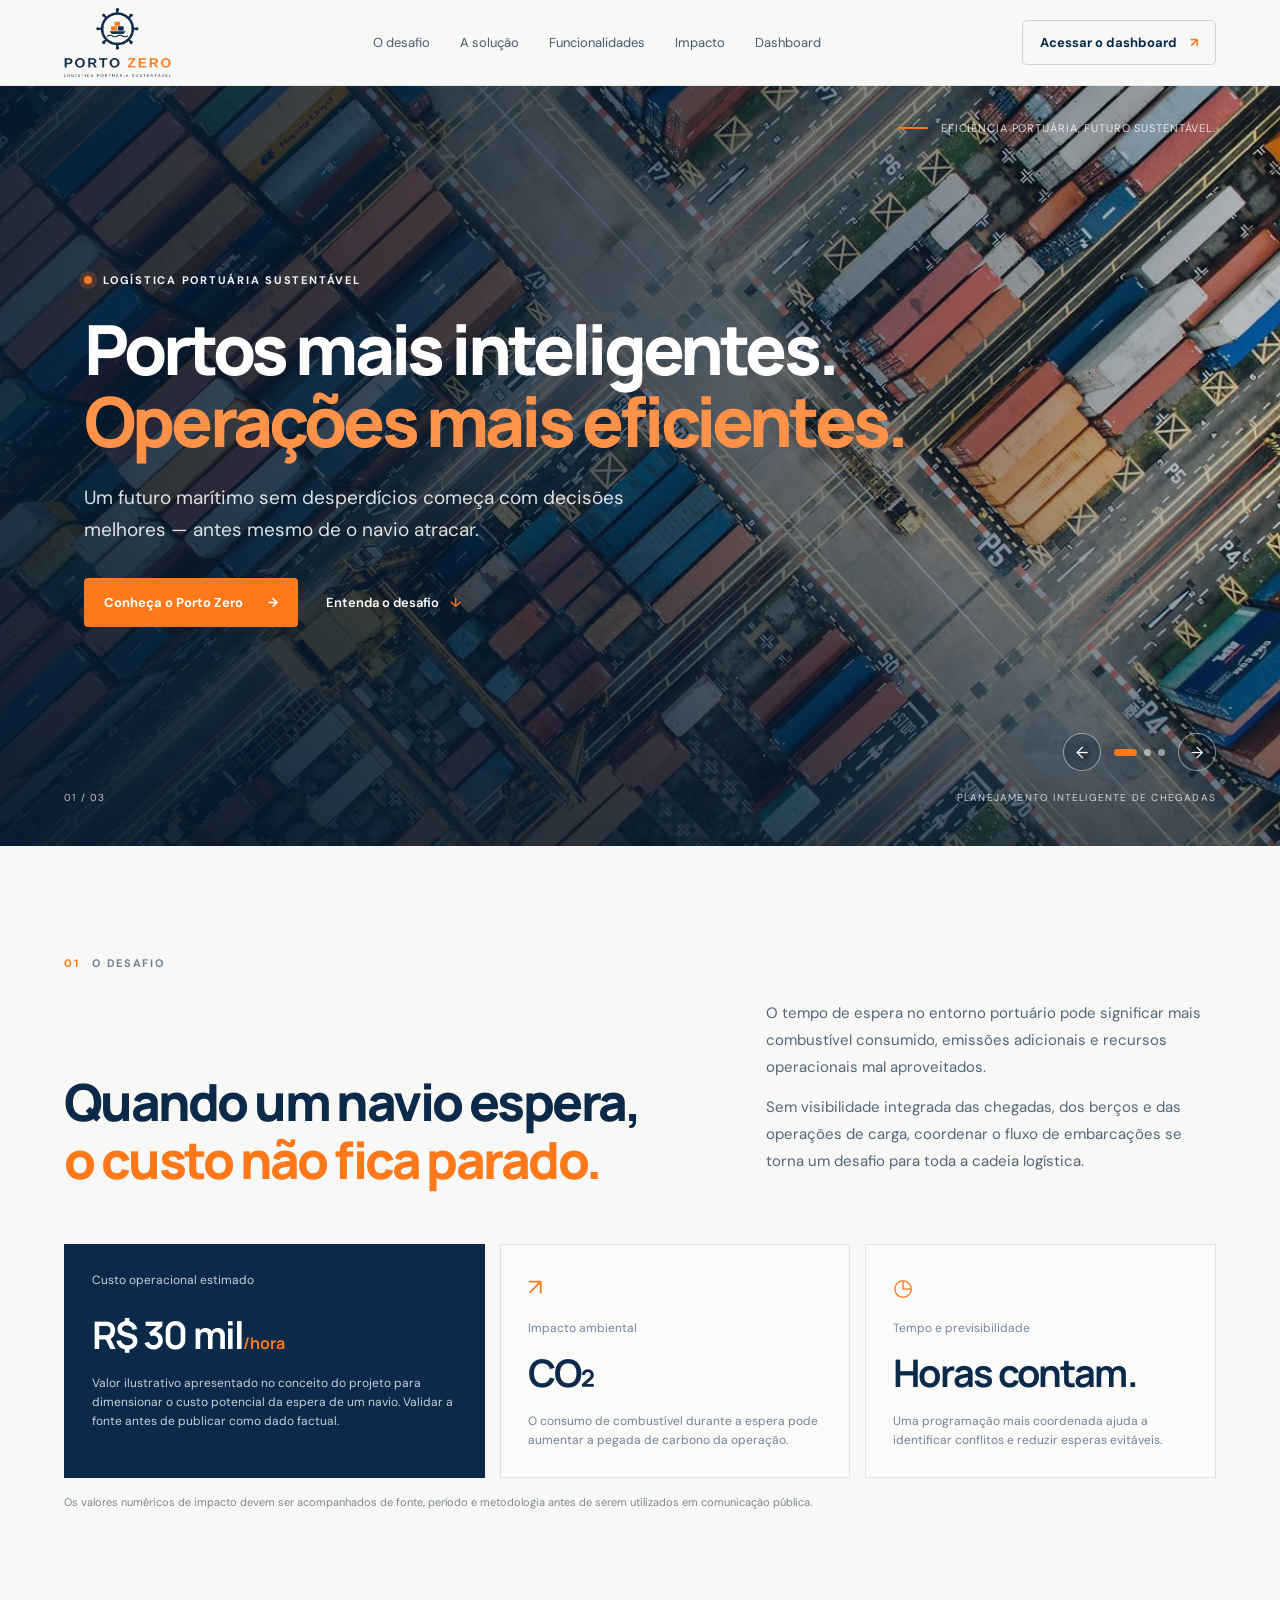
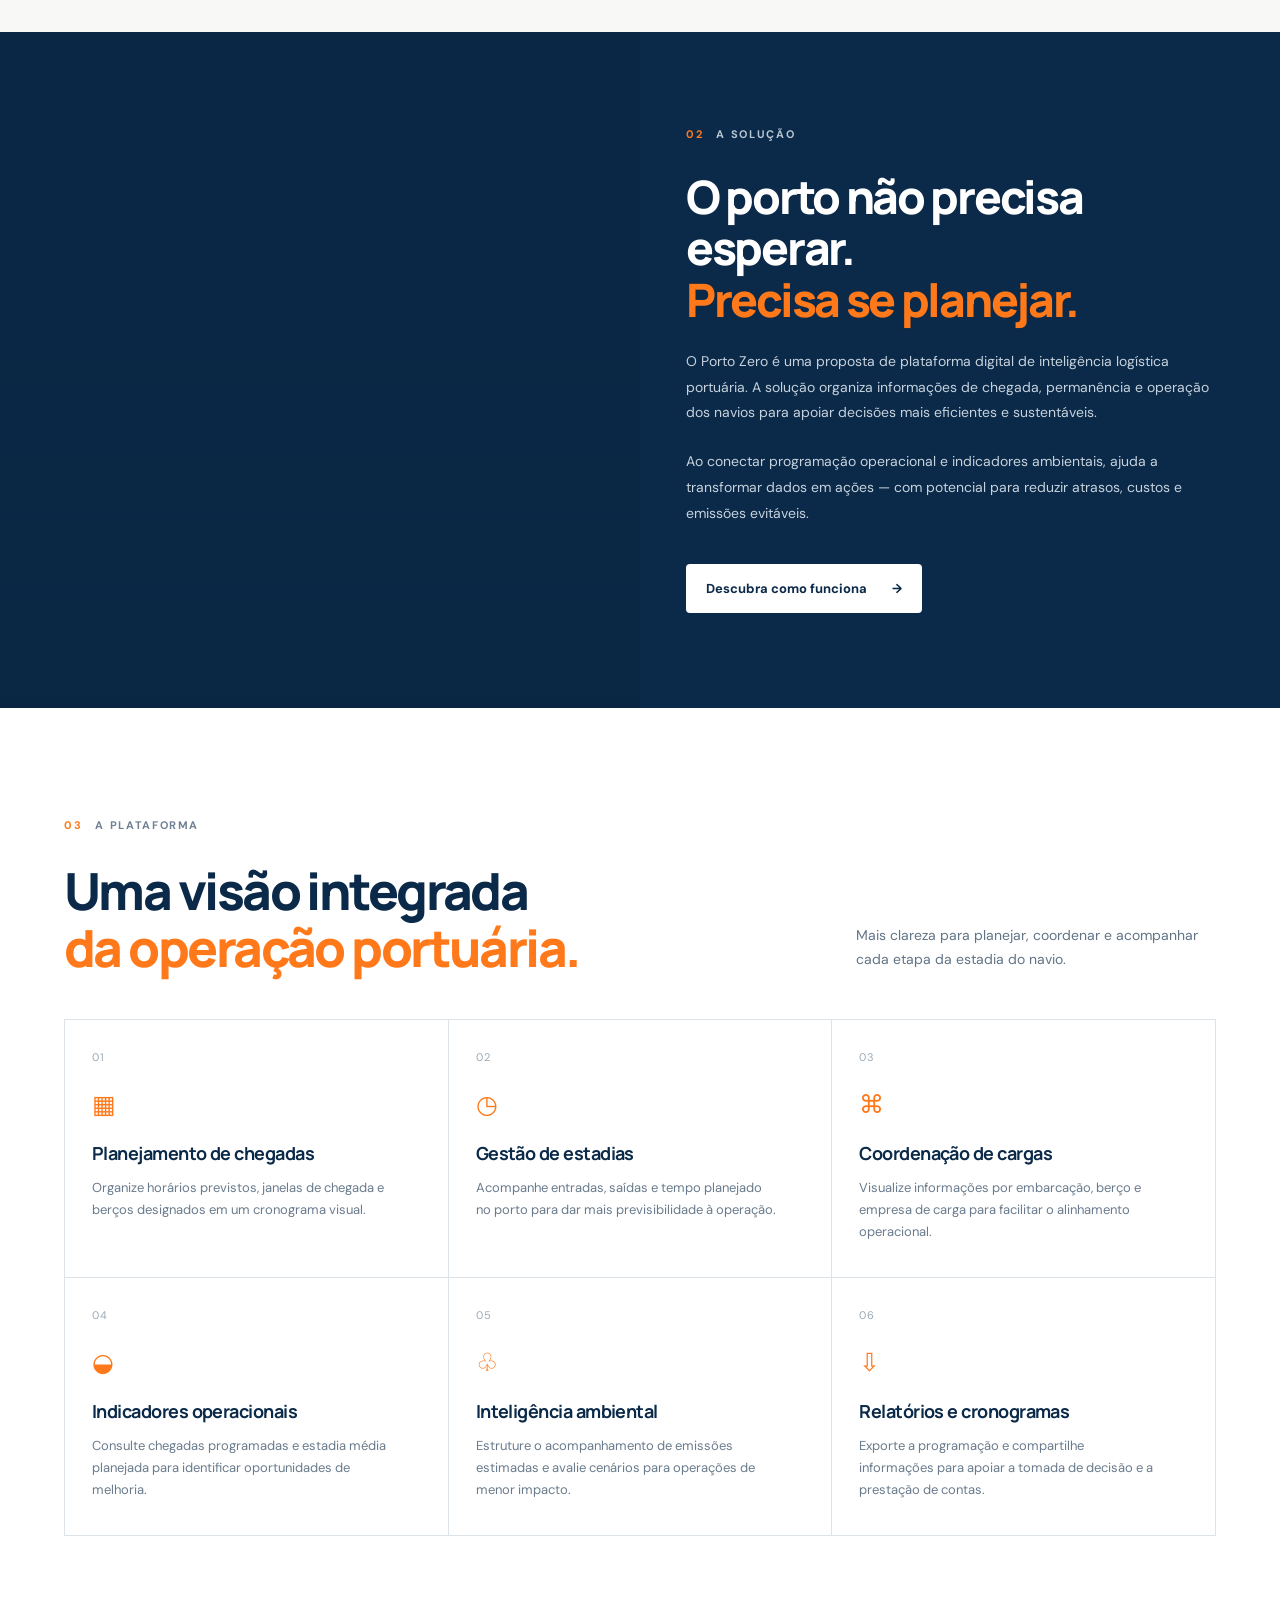
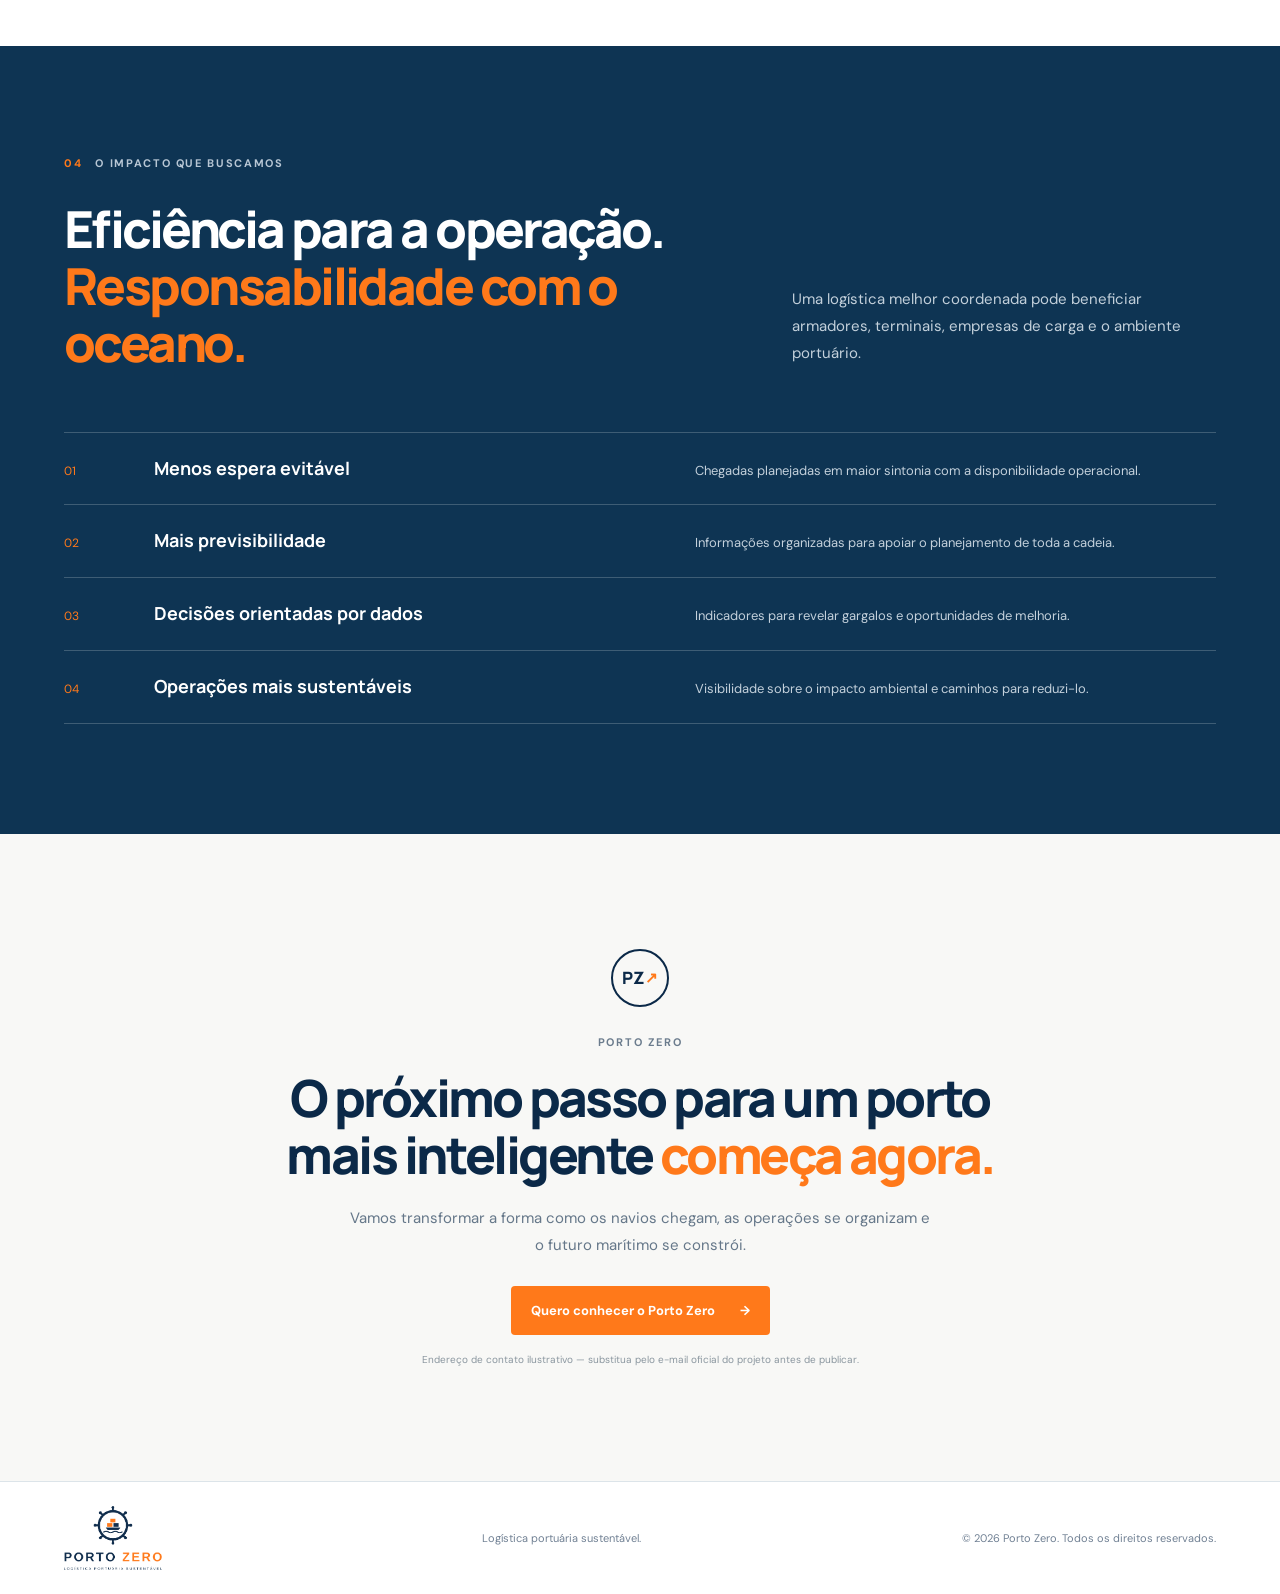
==== commit bd8fe2fc: "correções" ====
--- a/index.html
+++ b/index.html
@@ -33,7 +33,7 @@
   <main>
     <section class="hero" id="inicio" aria-label="Apresentação Porto Zero">
       <div class="hero-slides">
-        <article class="hero-slide active" style="--hero-image: url('https://images.unsplash.com/photo-1578575437130-527bdd713cd3?auto=format&fit=crop&w=2200&q=85')">
+        <article class="hero-slide active" style="background-image: url('images/banner-1-terminal-conteineres.jpg')">
           <div class="hero-shade"></div>
           <div class="hero-content">
             <p class="eyebrow"><span class="eyebrow-dot"></span> Logística portuária sustentável</p>
@@ -46,7 +46,7 @@
           </div>
           <div class="slide-caption"><span>01 / 03</span><span>Planejamento inteligente de chegadas</span></div>
         </article>
-        <article class="hero-slide" style="--hero-image: url('https://images.unsplash.com/photo-1494412519320-aa613dfb7738?auto=format&fit=crop&w=2200&q=85')">
+        <article class="hero-slide" style="background-image: url('images/banner-2-porto-por-do-sol.jpg')">
           <div class="hero-shade"></div>
           <div class="hero-content">
             <p class="eyebrow"><span class="eyebrow-dot"></span> Menos espera, menos emissões</p>
@@ -59,7 +59,7 @@
           </div>
           <div class="slide-caption"><span>02 / 03</span><span>Eficiência portuária, futuro sustentável</span></div>
         </article>
-        <article class="hero-slide" style="--hero-image: url('https://images.unsplash.com/photo-1566847438217-76e82d383f84?auto=format&fit=crop&w=2200&q=85')">
+        <article class="hero-slide" style="background-image: url('images/banner-3-baia-de-todos-os-santos.jpg')">
           <div class="hero-shade"></div>
           <div class="hero-content">
             <p class="eyebrow"><span class="eyebrow-dot"></span> Dados que conectam operações</p>
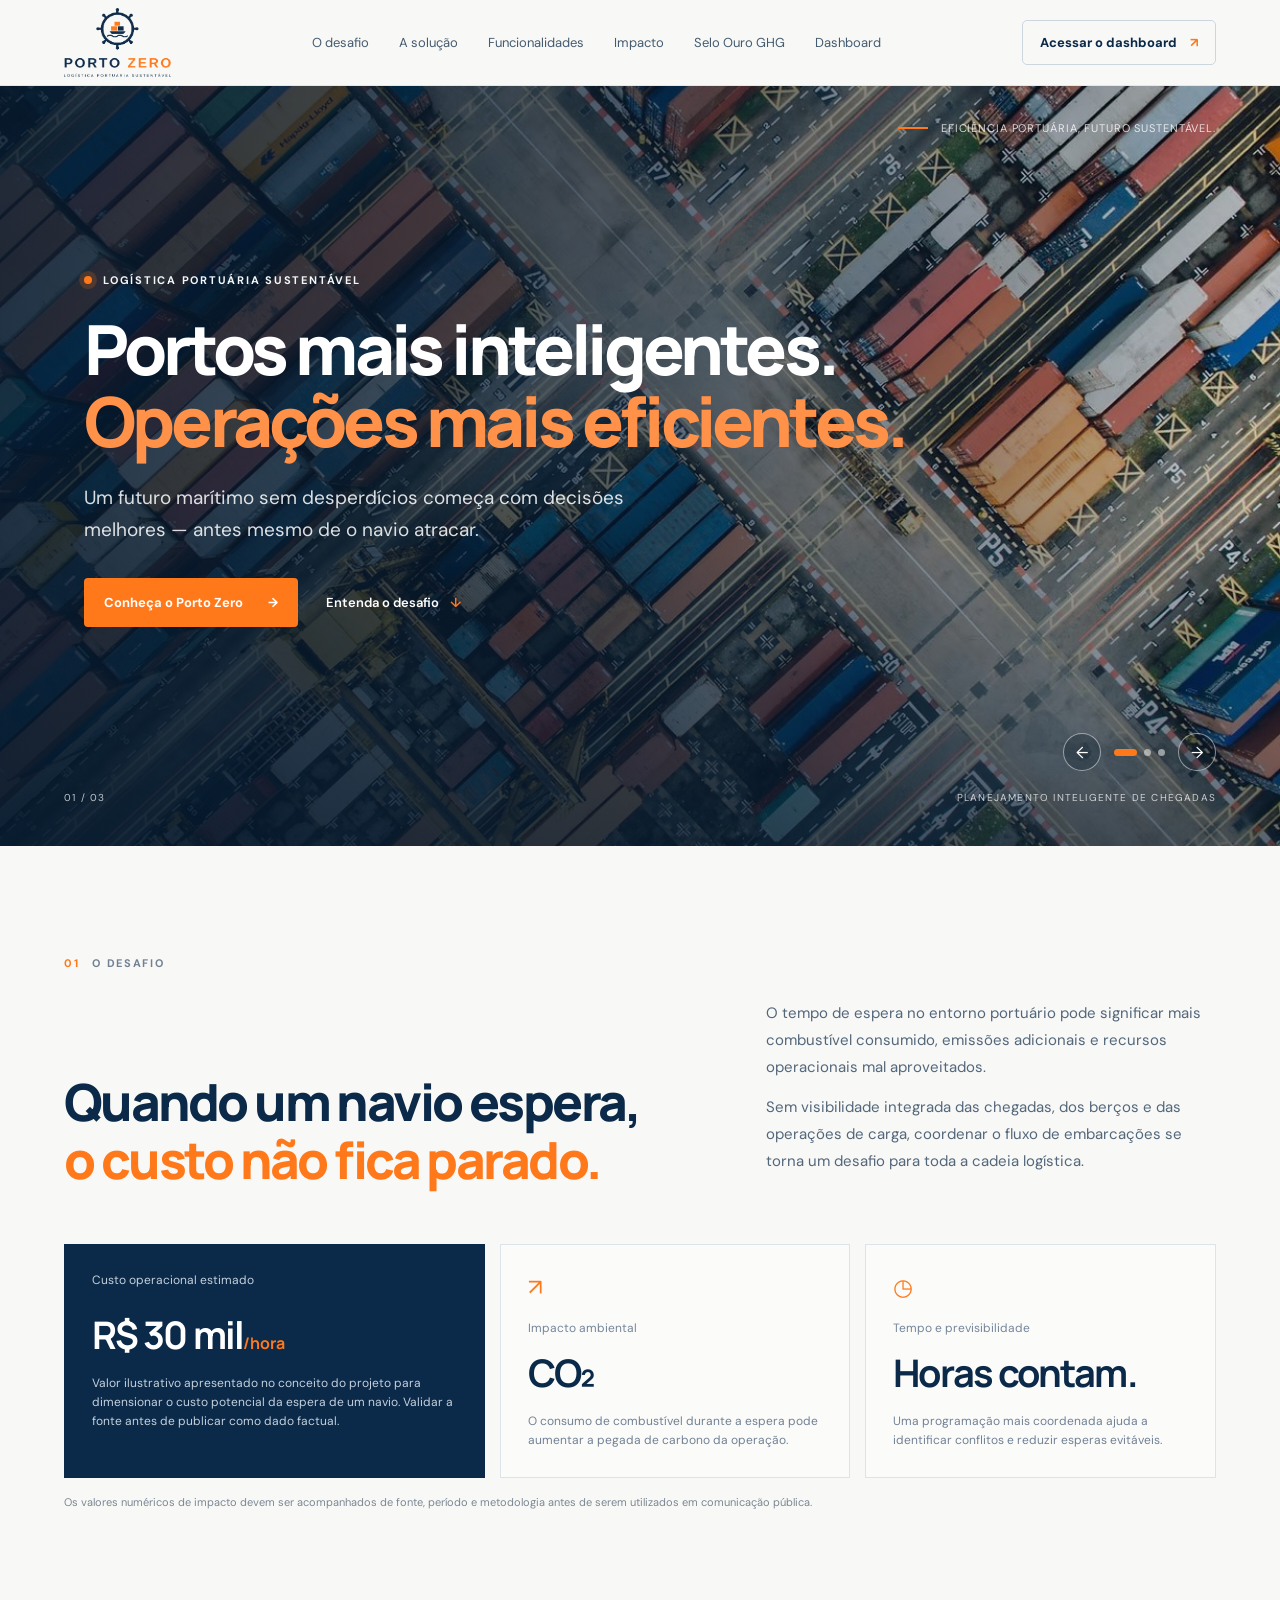
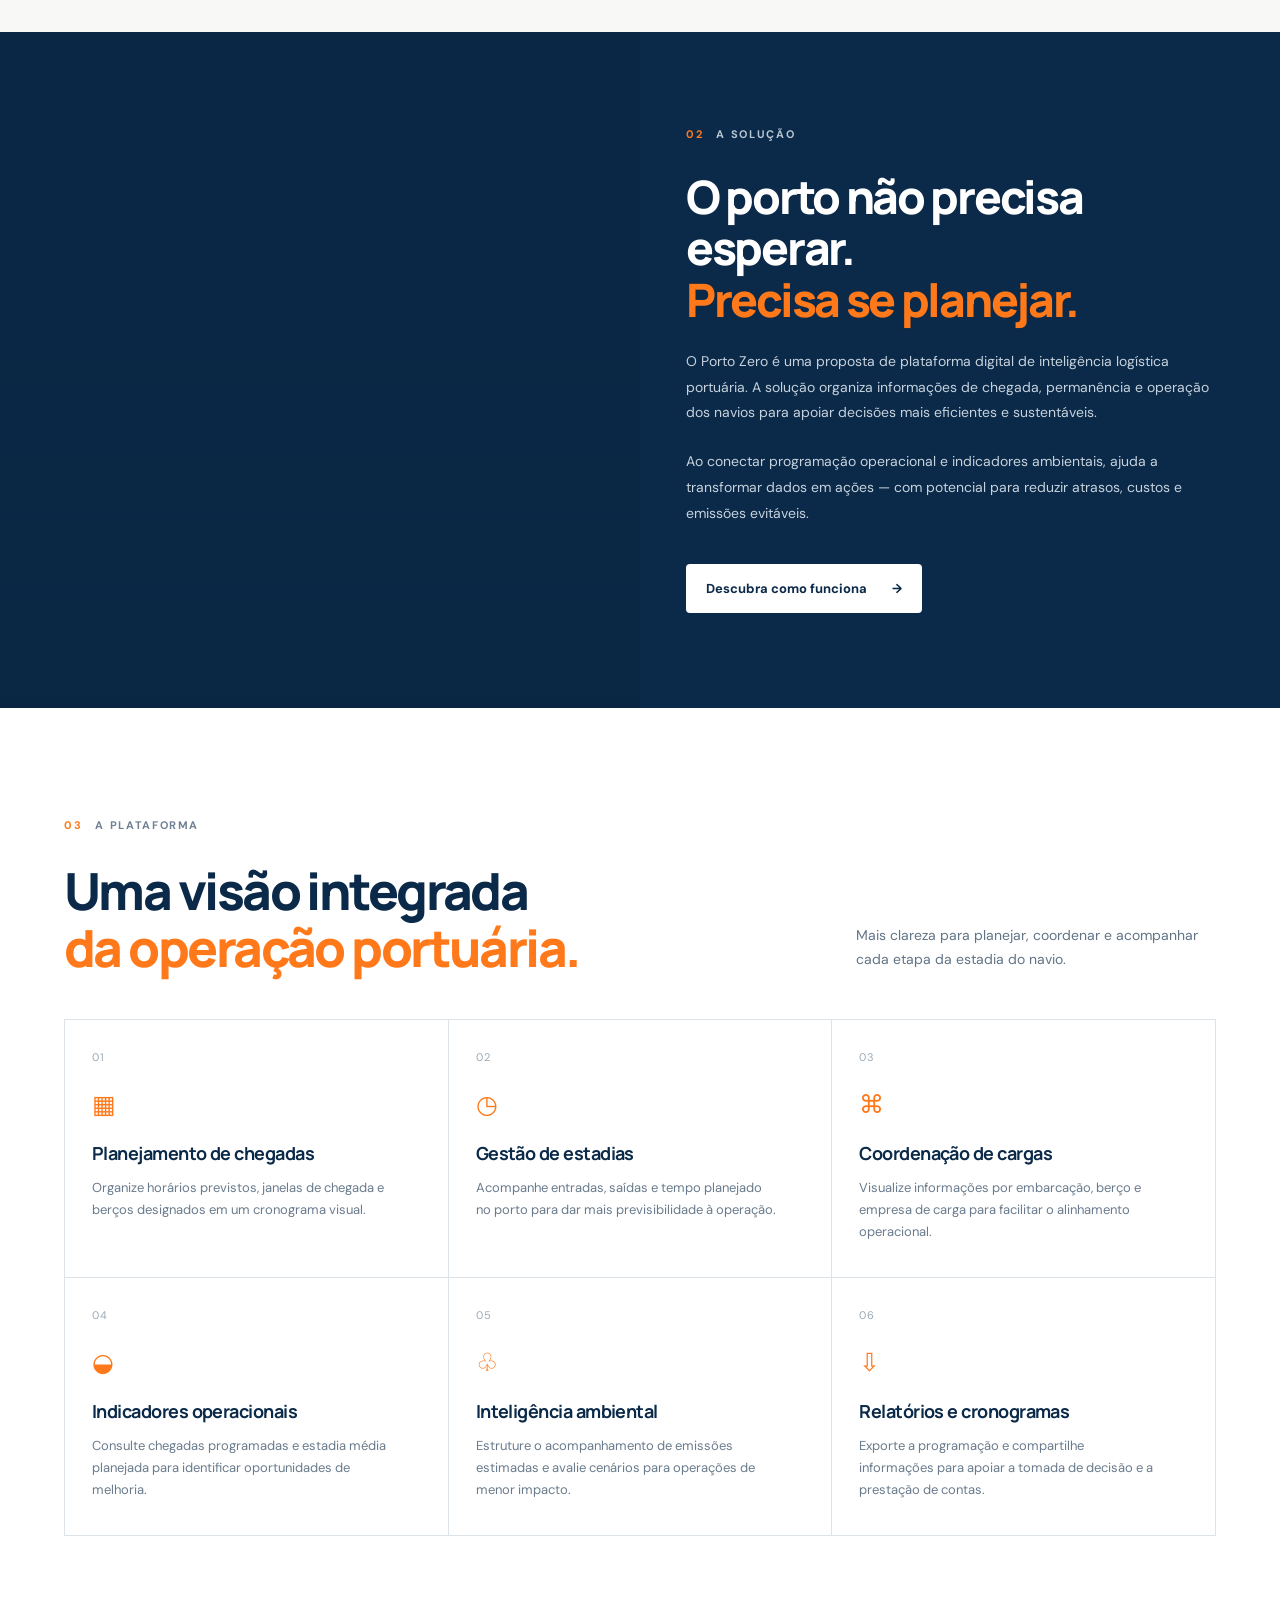
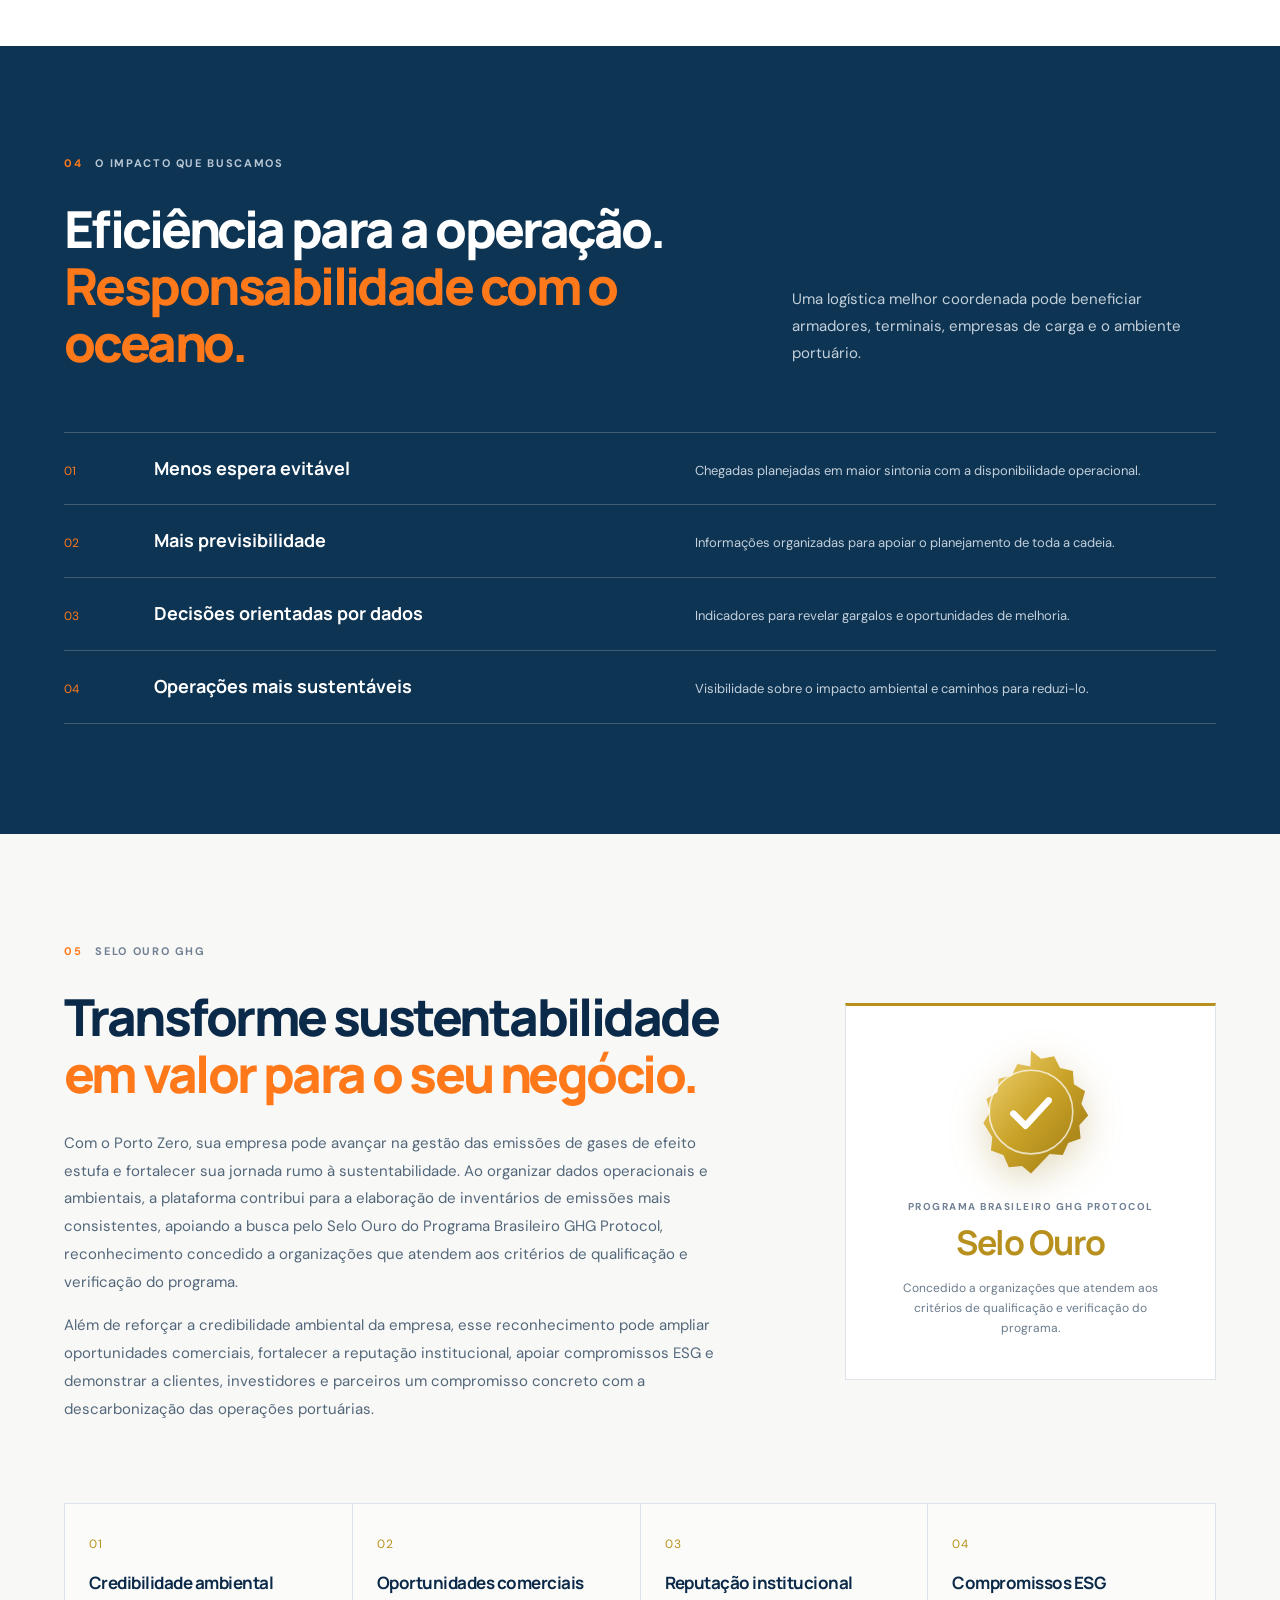
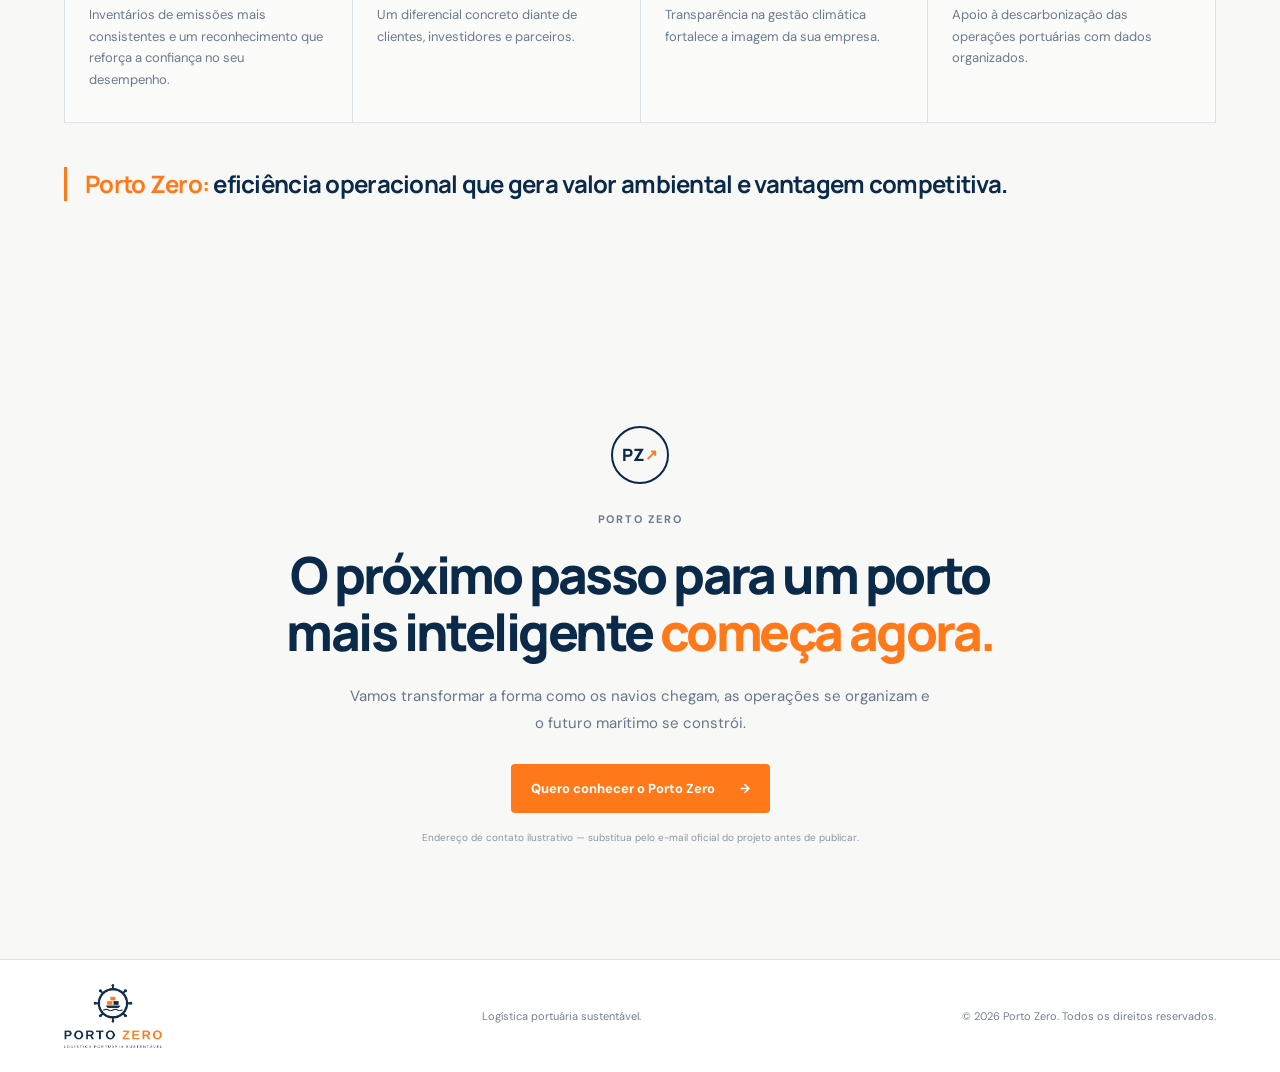
==== commit 477a4483: "selo dourado" ====
--- a/index.html
+++ b/index.html
@@ -25,6 +25,7 @@
       <a href="#solucao">A solução</a>
       <a href="#funcionalidades">Funcionalidades</a>
       <a href="#impacto">Impacto</a>
+      <a href="#selo-ouro">Selo Ouro GHG</a>
       <a href="dashboard.html">Dashboard</a>
     </nav>
     <a class="header-cta" href="dashboard.html">Acessar o dashboard <span aria-hidden="true">↗</span></a>
@@ -183,6 +184,43 @@
       </div>
     </section>
 
+    <section class="seal section-pad" id="selo-ouro" aria-labelledby="selo-titulo">
+      <div class="seal-grid">
+        <div class="seal-copy">
+          <div class="section-kicker"><span>05</span> Selo Ouro GHG</div>
+          <h2 id="selo-titulo">Transforme sustentabilidade <em>em valor para o seu negócio.</em></h2>
+          <p>Com o Porto Zero, sua empresa pode avançar na gestão das emissões de gases de efeito estufa e fortalecer sua jornada rumo à sustentabilidade. Ao organizar dados operacionais e ambientais, a plataforma contribui para a elaboração de inventários de emissões mais consistentes, apoiando a busca pelo Selo Ouro do Programa Brasileiro GHG Protocol, reconhecimento concedido a organizações que atendem aos critérios de qualificação e verificação do programa.</p>
+          <p>Além de reforçar a credibilidade ambiental da empresa, esse reconhecimento pode ampliar oportunidades comerciais, fortalecer a reputação institucional, apoiar compromissos ESG e demonstrar a clientes, investidores e parceiros um compromisso concreto com a descarbonização das operações portuárias.</p>
+        </div>
+        <aside class="seal-panel" aria-label="Selo Ouro do Programa Brasileiro GHG Protocol">
+          <div class="seal-badge" role="img" aria-label="Selo Ouro">
+            <svg viewBox="0 0 120 120" aria-hidden="true">
+              <defs>
+                <linearGradient id="goldGrad" x1="0" y1="0" x2="1" y2="1">
+                  <stop offset="0" stop-color="#f3d77a"/>
+                  <stop offset=".5" stop-color="#c9a227"/>
+                  <stop offset="1" stop-color="#9a7712"/>
+                </linearGradient>
+              </defs>
+              <path d="M60 4l9.2 7.6 11.8-2.2 5.4 10.7 11.7 2.7.9 12 10.2 6.4-3.4 11.6 6.2 10.3-8.1 8.9 1.2 12-11.3 4.2-4.9 11-12-1.1L60 116l-8.2-6.9-12 1.1-4.9-11-11.3-4.2 1.2-12L16.7 70.1l6.2-10.3-3.4-11.6 10.2-6.4.9-12 11.7-2.7 5.4-10.7 11.8 2.2z" fill="url(#goldGrad)"/>
+              <circle cx="60" cy="60" r="38" fill="none" stroke="#fff" stroke-opacity=".7" stroke-width="1.5"/>
+              <path d="M44 61.5l11 11 21-23" fill="none" stroke="#fff" stroke-width="6" stroke-linecap="round" stroke-linejoin="round"/>
+            </svg>
+          </div>
+          <p class="seal-label">Programa Brasileiro GHG Protocol</p>
+          <strong class="seal-title">Selo Ouro</strong>
+          <p class="seal-note">Concedido a organizações que atendem aos critérios de qualificação e verificação do programa.</p>
+        </aside>
+      </div>
+      <div class="seal-benefits">
+        <article><span>01</span><strong>Credibilidade ambiental</strong><p>Inventários de emissões mais consistentes e um reconhecimento que reforça a confiança no seu desempenho.</p></article>
+        <article><span>02</span><strong>Oportunidades comerciais</strong><p>Um diferencial concreto diante de clientes, investidores e parceiros.</p></article>
+        <article><span>03</span><strong>Reputação institucional</strong><p>Transparência na gestão climática fortalece a imagem da sua empresa.</p></article>
+        <article><span>04</span><strong>Compromissos ESG</strong><p>Apoio à descarbonização das operações portuárias com dados organizados.</p></article>
+      </div>
+      <p class="seal-tagline"><em>Porto Zero:</em> eficiência operacional que gera valor ambiental e vantagem competitiva.</p>
+    </section>
+
     <section class="closing section-pad" id="contato">
       <div class="closing-mark">PZ<span>↗</span></div>
       <p class="eyebrow dark-eyebrow">PORTO ZERO</p>
--- a/css/landing.css
+++ b/css/landing.css
@@ -98,6 +98,22 @@
 .impact-list span { color: var(--orange); font-size: 12px; }
 .impact-list strong { font-family: Manrope, sans-serif; font-size: 18px; }
 .impact-list p { color: #c3d0db; font-size: 13px; line-height: 1.6; margin: 0; }
+.seal { background: var(--paper); --gold: #b8901e; --gold-soft: #f6efd9; }
+.seal-grid { display: grid; grid-template-columns: 1.3fr .7fr; gap: 8%; align-items: center; }
+.seal h2 { font-family: Manrope, sans-serif; font-size: clamp(34px, 4vw, 51px); line-height: 1.12; letter-spacing: -.05em; margin: 0 0 28px; font-weight: 800; }
+.seal-copy > p { color: #53677b; font-size: 15px; line-height: 1.85; margin: 0 0 16px; max-width: 680px; }
+.seal-panel { text-align: center; padding: 40px 30px; background: #fff; border: 1px solid var(--line); border-top: 3px solid var(--gold); }
+.seal-badge { width: 132px; height: 132px; margin: 0 auto 22px; filter: drop-shadow(0 10px 18px rgba(154,119,18,.28)); }
+.seal-badge svg { width: 100%; height: 100%; display: block; }
+.seal-label { margin: 0 0 6px; font-size: 10px; letter-spacing: .15em; text-transform: uppercase; font-weight: 700; color: #718194; }
+.seal-title { display: block; font-family: Manrope, sans-serif; font-size: 34px; letter-spacing: -.04em; color: var(--gold); }
+.seal-note { margin: 14px auto 0; max-width: 260px; color: #697b8c; font-size: 12px; line-height: 1.65; }
+.seal-benefits { display: grid; grid-template-columns: repeat(4, 1fr); margin-top: 64px; border-top: 1px solid var(--line); border-left: 1px solid var(--line); }
+.seal-benefits article { padding: 28px 24px 32px; border-right: 1px solid var(--line); border-bottom: 1px solid var(--line); background: rgba(255,255,255,.5); }
+.seal-benefits span { color: var(--gold); font-size: 12px; letter-spacing: .1em; }
+.seal-benefits strong { display: block; font-family: Manrope, sans-serif; font-size: 17px; letter-spacing: -.03em; margin: 18px 0 10px; }
+.seal-benefits p { margin: 0; color: #697b8c; font-size: 13px; line-height: 1.65; }
+.seal-tagline { margin: 44px 0 0; padding-left: 18px; border-left: 3px solid var(--orange); font-family: Manrope, sans-serif; font-size: clamp(18px, 2vw, 24px); font-weight: 700; letter-spacing: -.03em; line-height: 1.4; }
 .closing { text-align: center; display: flex; flex-direction: column; align-items: center; padding-top: 115px; padding-bottom: 115px; }
 .closing-mark { width: 58px; height: 58px; display: flex; align-items: center; justify-content: center; border: 2px solid var(--navy); border-radius: 50%; font-family: Manrope, sans-serif; font-size: 17px; font-weight: 800; margin-bottom: 28px; }
 .closing-mark span { color: var(--orange); font-size: 15px; }
@@ -132,6 +148,8 @@
   .feature-grid { grid-template-columns: repeat(2, 1fr); }
   .impact-list > div { grid-template-columns: 40px 1fr; gap: 12px; }
   .impact-list p { grid-column: 2; }
+  .seal-grid { grid-template-columns: 1fr; gap: 40px; }
+  .seal-benefits { grid-template-columns: repeat(2, 1fr); }
 }
 @media (max-width: 560px) {
   .site-header { height: 72px; }
@@ -146,7 +164,8 @@
   .slider-controls { bottom: 55px; }
   .section-pad { padding: 66px 6vw; }
   .intro h2, .section-heading h2, .impact h2, .closing h2 { font-size: 34px; }
-  .stat-grid, .feature-grid { grid-template-columns: 1fr; }
+  .stat-grid, .feature-grid, .seal-benefits { grid-template-columns: 1fr; }
+  .seal h2 { font-size: 34px; }
   .stat-featured { grid-column: auto; }
   .stat-card { min-height: 185px; }
   .feature-card { min-height: 220px; }
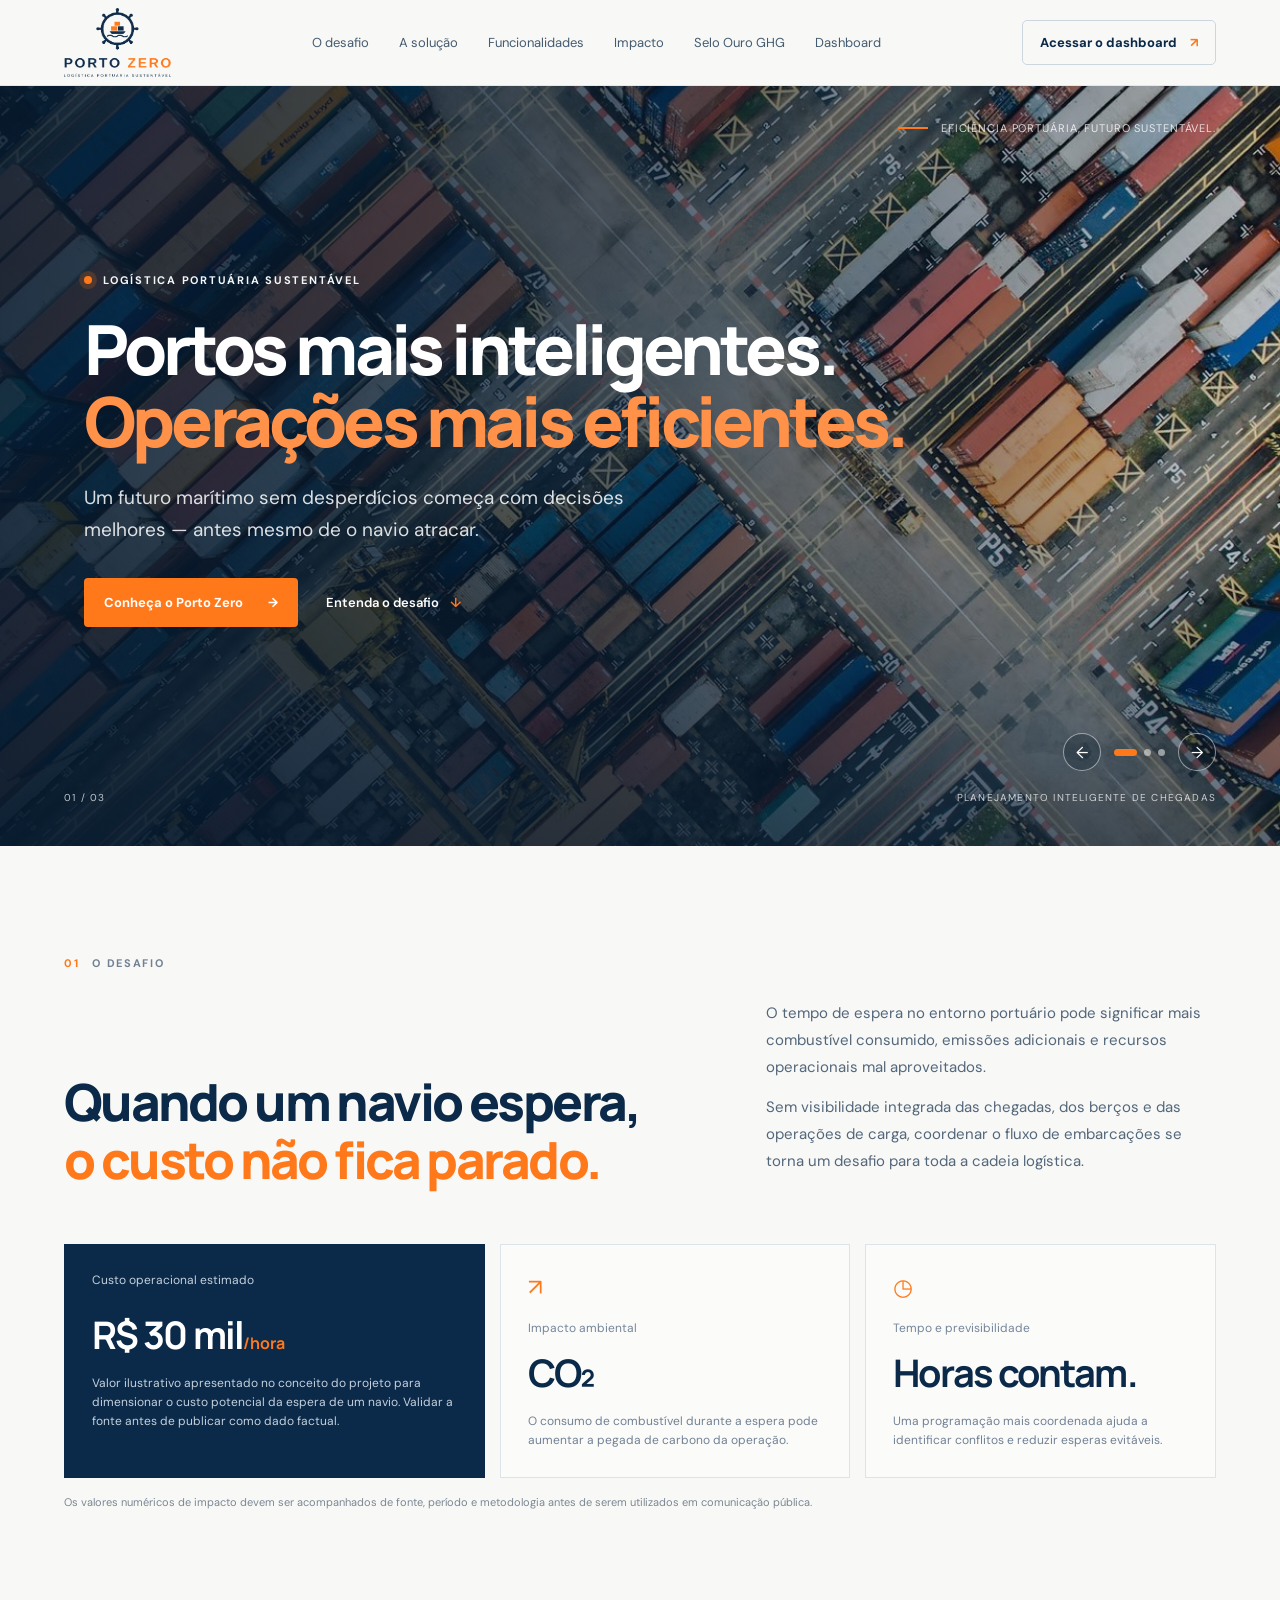
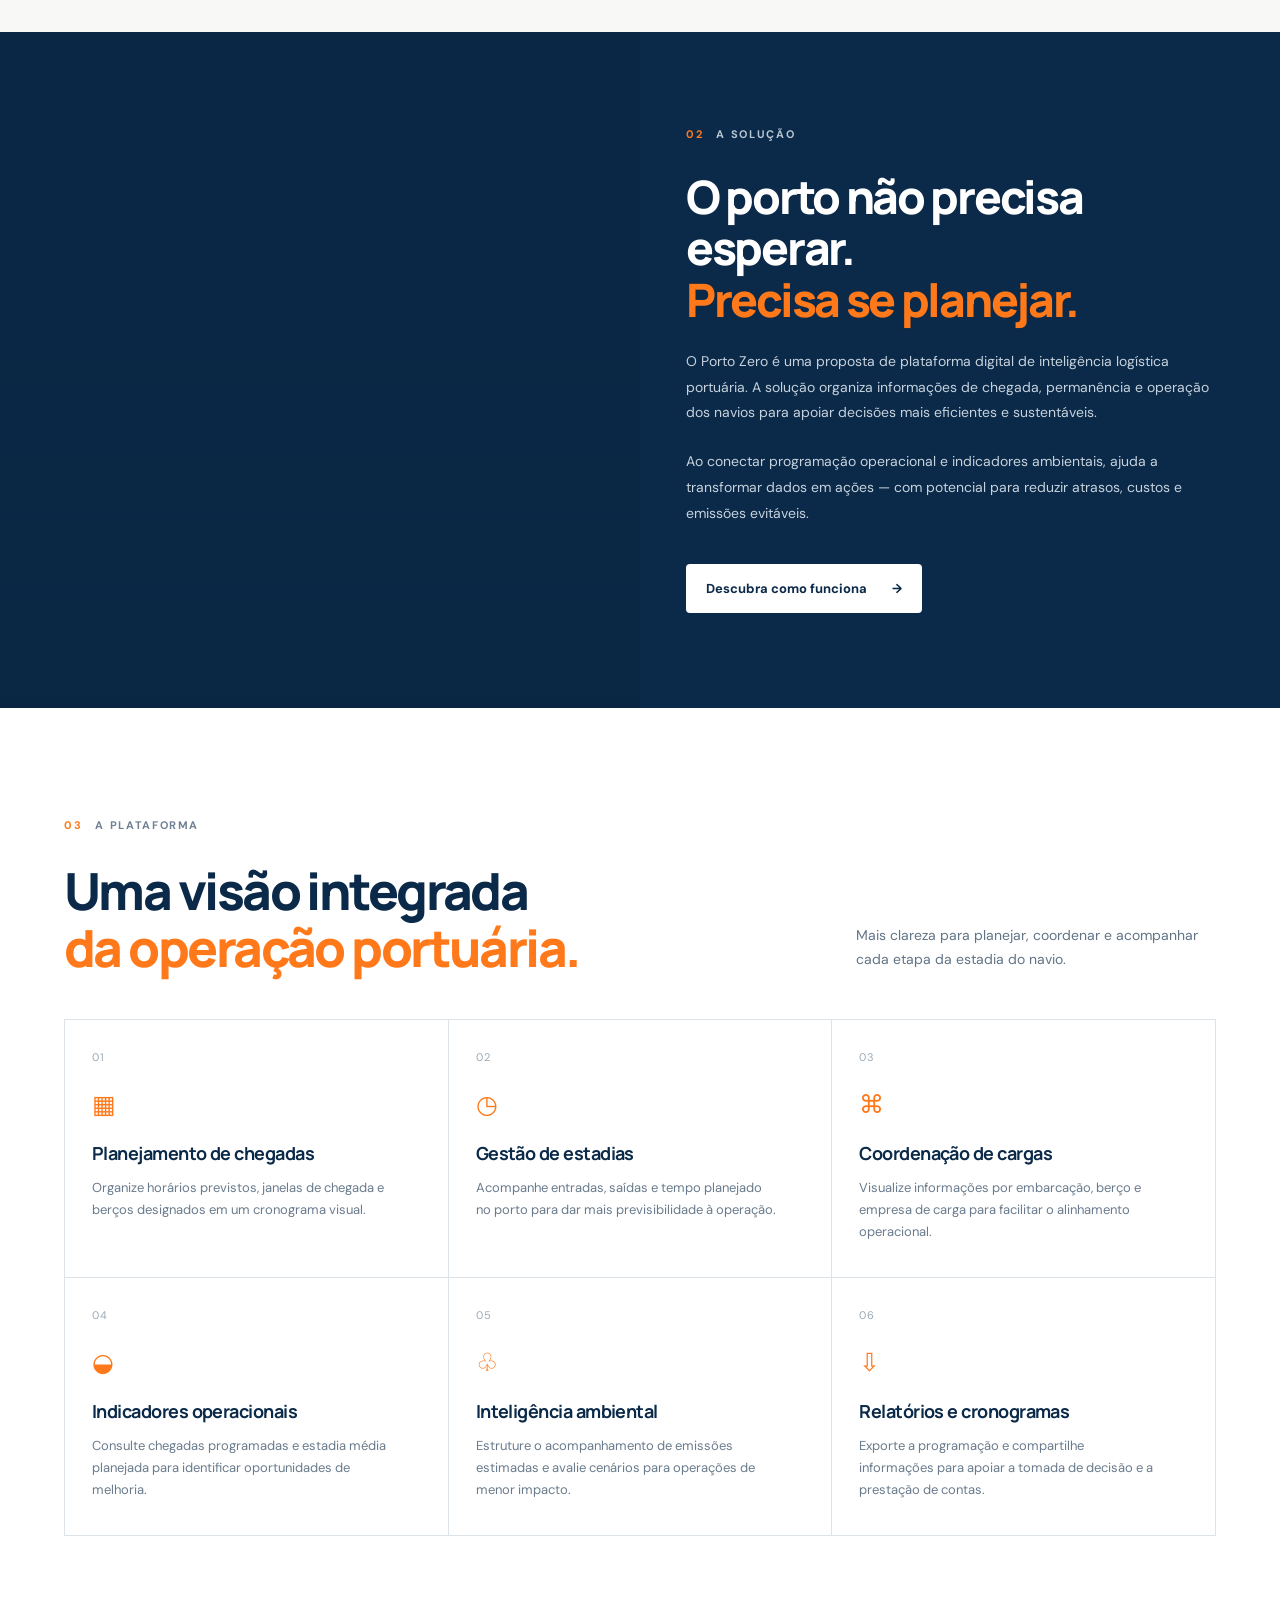
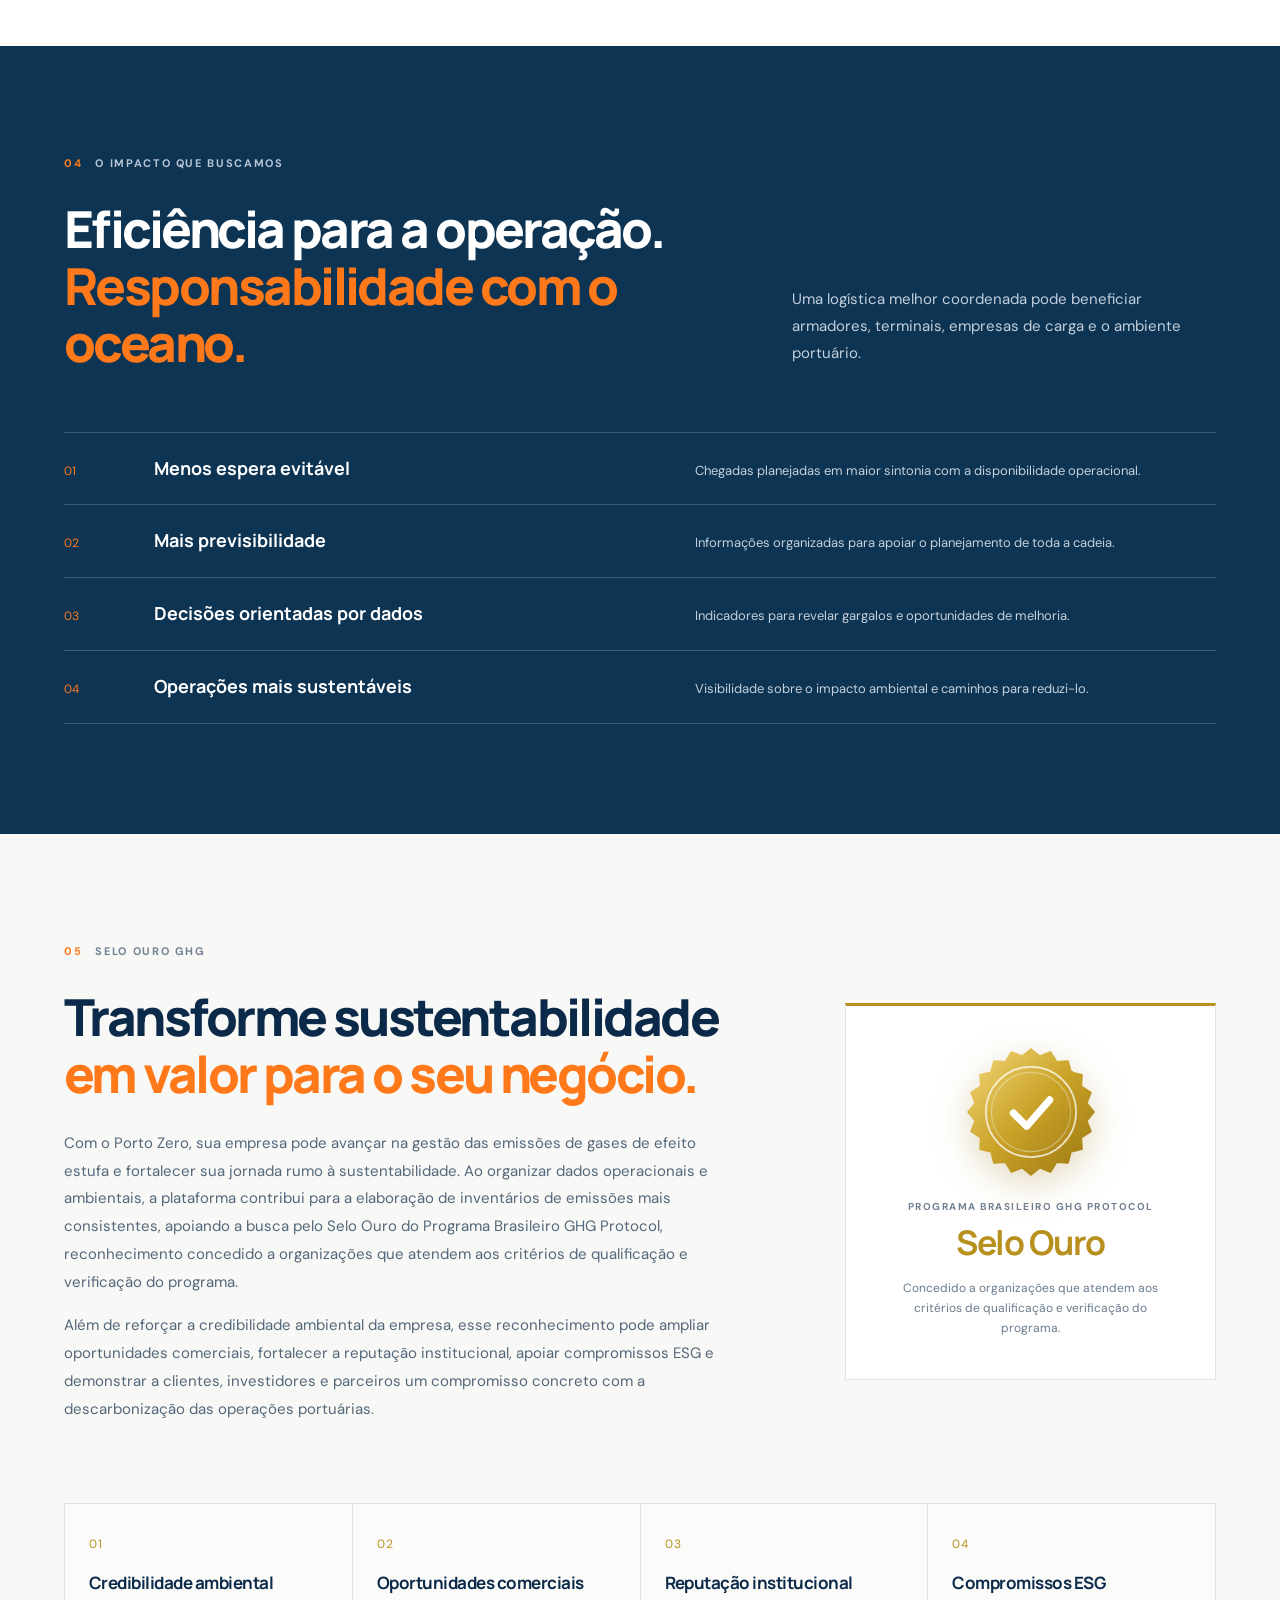
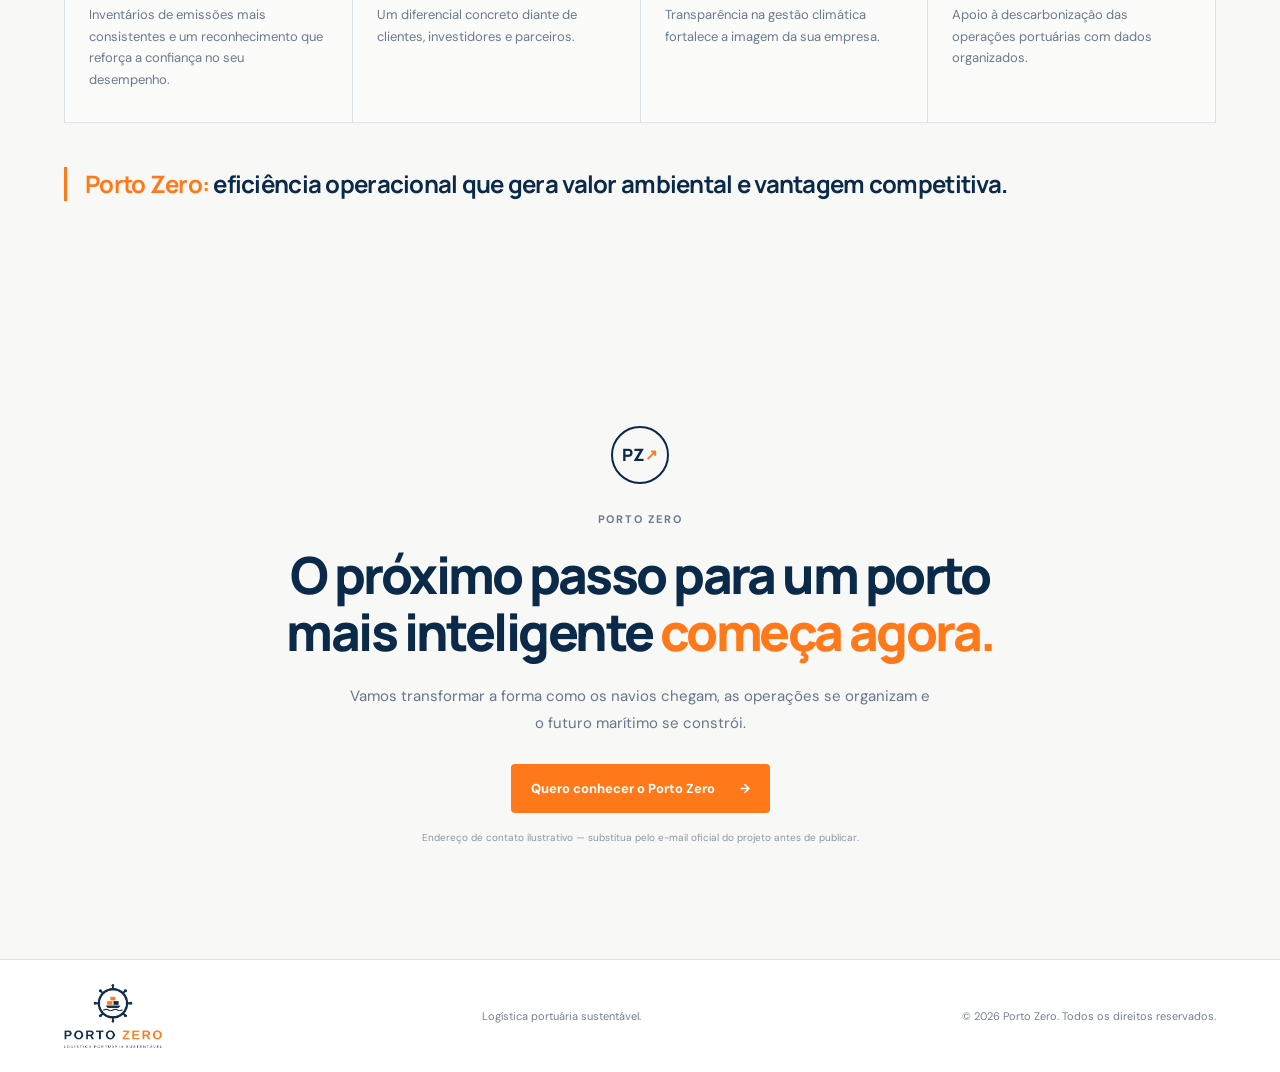
==== commit 72c5ede4: "selo dourado" ====
--- a/index.html
+++ b/index.html
@@ -202,9 +202,16 @@
                   <stop offset="1" stop-color="#9a7712"/>
                 </linearGradient>
               </defs>
+<<<<<<< HEAD
               <path d="M60 4l9.2 7.6 11.8-2.2 5.4 10.7 11.7 2.7.9 12 10.2 6.4-3.4 11.6 6.2 10.3-8.1 8.9 1.2 12-11.3 4.2-4.9 11-12-1.1L60 116l-8.2-6.9-12 1.1-4.9-11-11.3-4.2 1.2-12L16.7 70.1l6.2-10.3-3.4-11.6 10.2-6.4.9-12 11.7-2.7 5.4-10.7 11.8 2.2z" fill="url(#goldGrad)"/>
               <circle cx="60" cy="60" r="38" fill="none" stroke="#fff" stroke-opacity=".7" stroke-width="1.5"/>
               <path d="M44 61.5l11 11 21-23" fill="none" stroke="#fff" stroke-width="6" stroke-linecap="round" stroke-linejoin="round"/>
+=======
+              <polygon points="60.00,3.00 67.98,9.63 77.61,5.79 83.15,14.56 93.50,13.89 96.06,23.94 106.11,26.50 105.44,36.85 114.21,42.39 110.37,52.02 117.00,60.00 110.37,67.98 114.21,77.61 105.44,83.15 106.11,93.50 96.06,96.06 93.50,106.11 83.15,105.44 77.61,114.21 67.98,110.37 60.00,117.00 52.02,110.37 42.39,114.21 36.85,105.44 26.50,106.11 23.94,96.06 13.89,93.50 14.56,83.15 5.79,77.61 9.63,67.98 3.00,60.00 9.63,52.02 5.79,42.39 14.56,36.85 13.89,26.50 23.94,23.94 26.50,13.89 36.85,14.56 42.39,5.79 52.02,9.63" fill="url(#goldGrad)" stroke="url(#goldGrad)" stroke-width="2" stroke-linejoin="round"/>
+              <circle cx="60" cy="60" r="41" fill="none" stroke="#fff" stroke-opacity=".75" stroke-width="1.5"/>
+              <circle cx="60" cy="60" r="36" fill="none" stroke="#fff" stroke-opacity=".35" stroke-width="1"/>
+              <path d="M44 61l12 12 21-24" fill="none" stroke="#fff" stroke-width="6.5" stroke-linecap="round" stroke-linejoin="round"/>
+>>>>>>> 1911ad9 (selo dourado)
             </svg>
           </div>
           <p class="seal-label">Programa Brasileiro GHG Protocol</p>
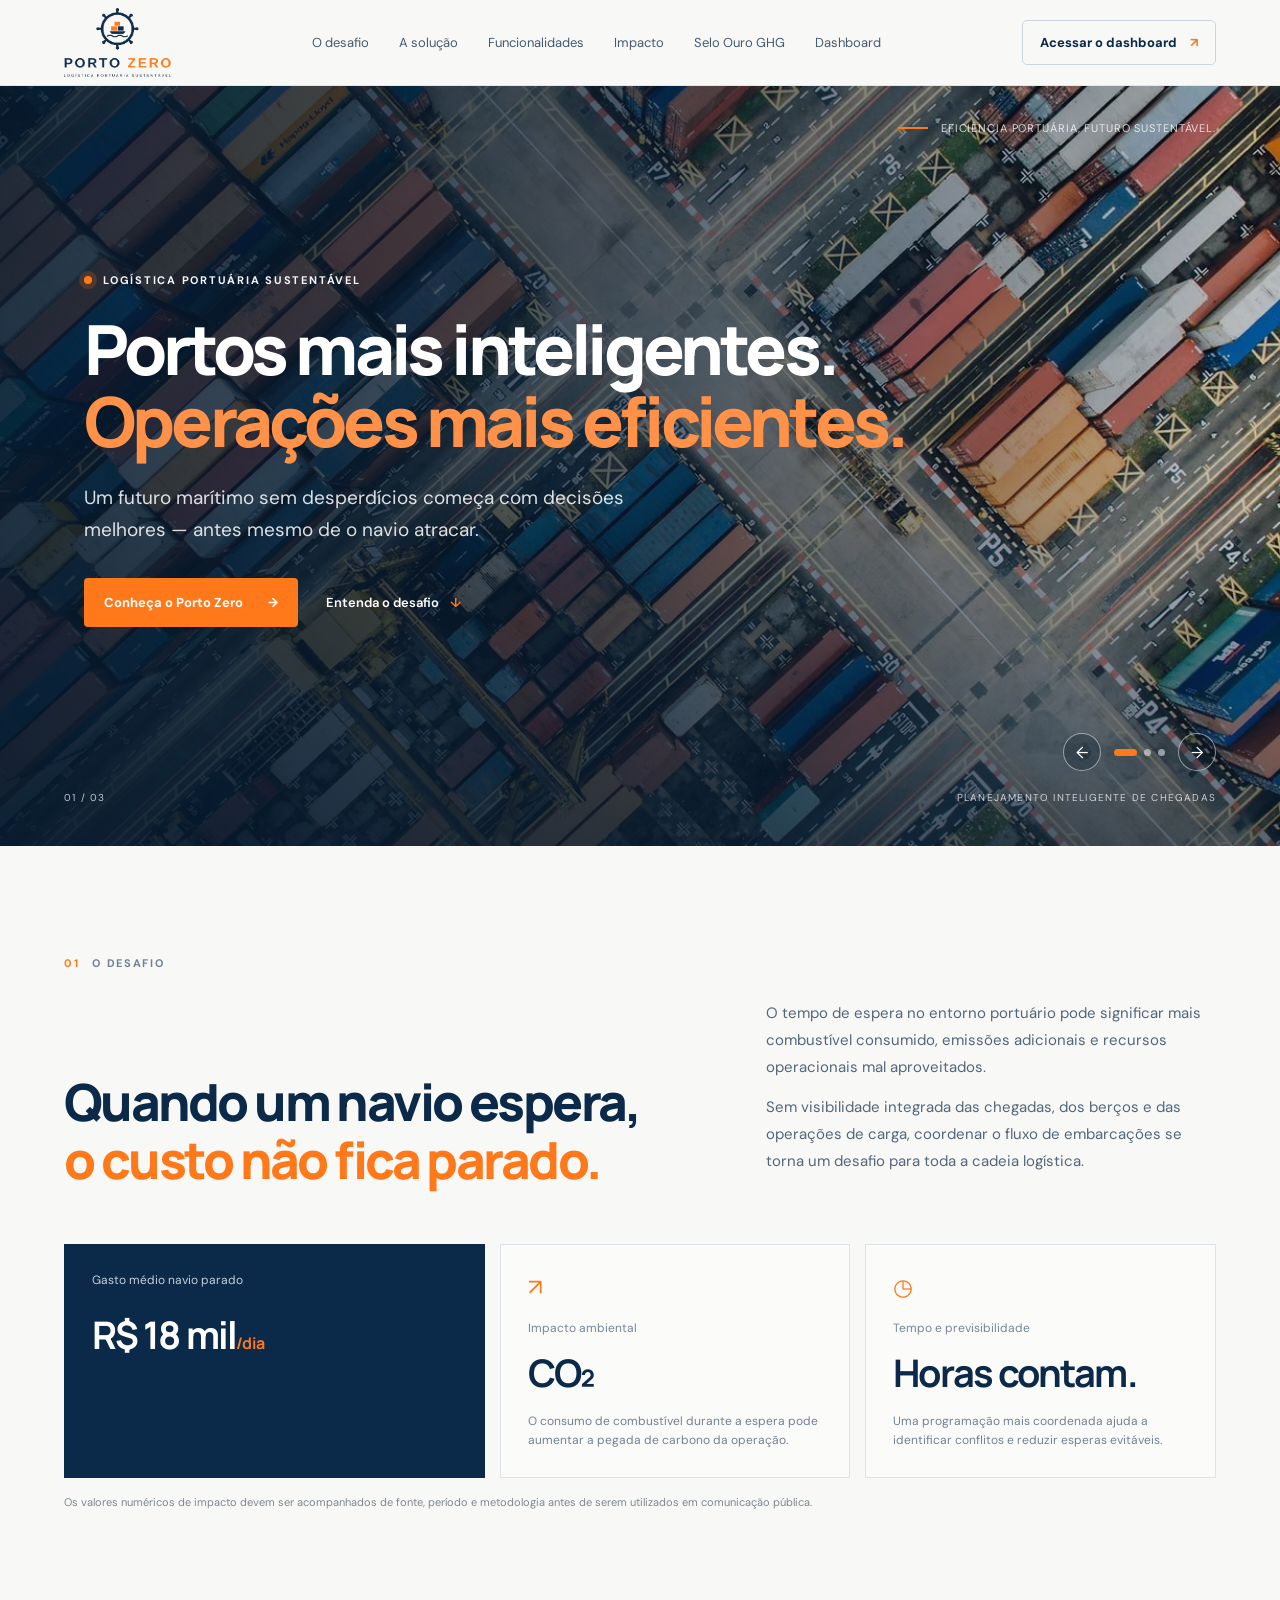
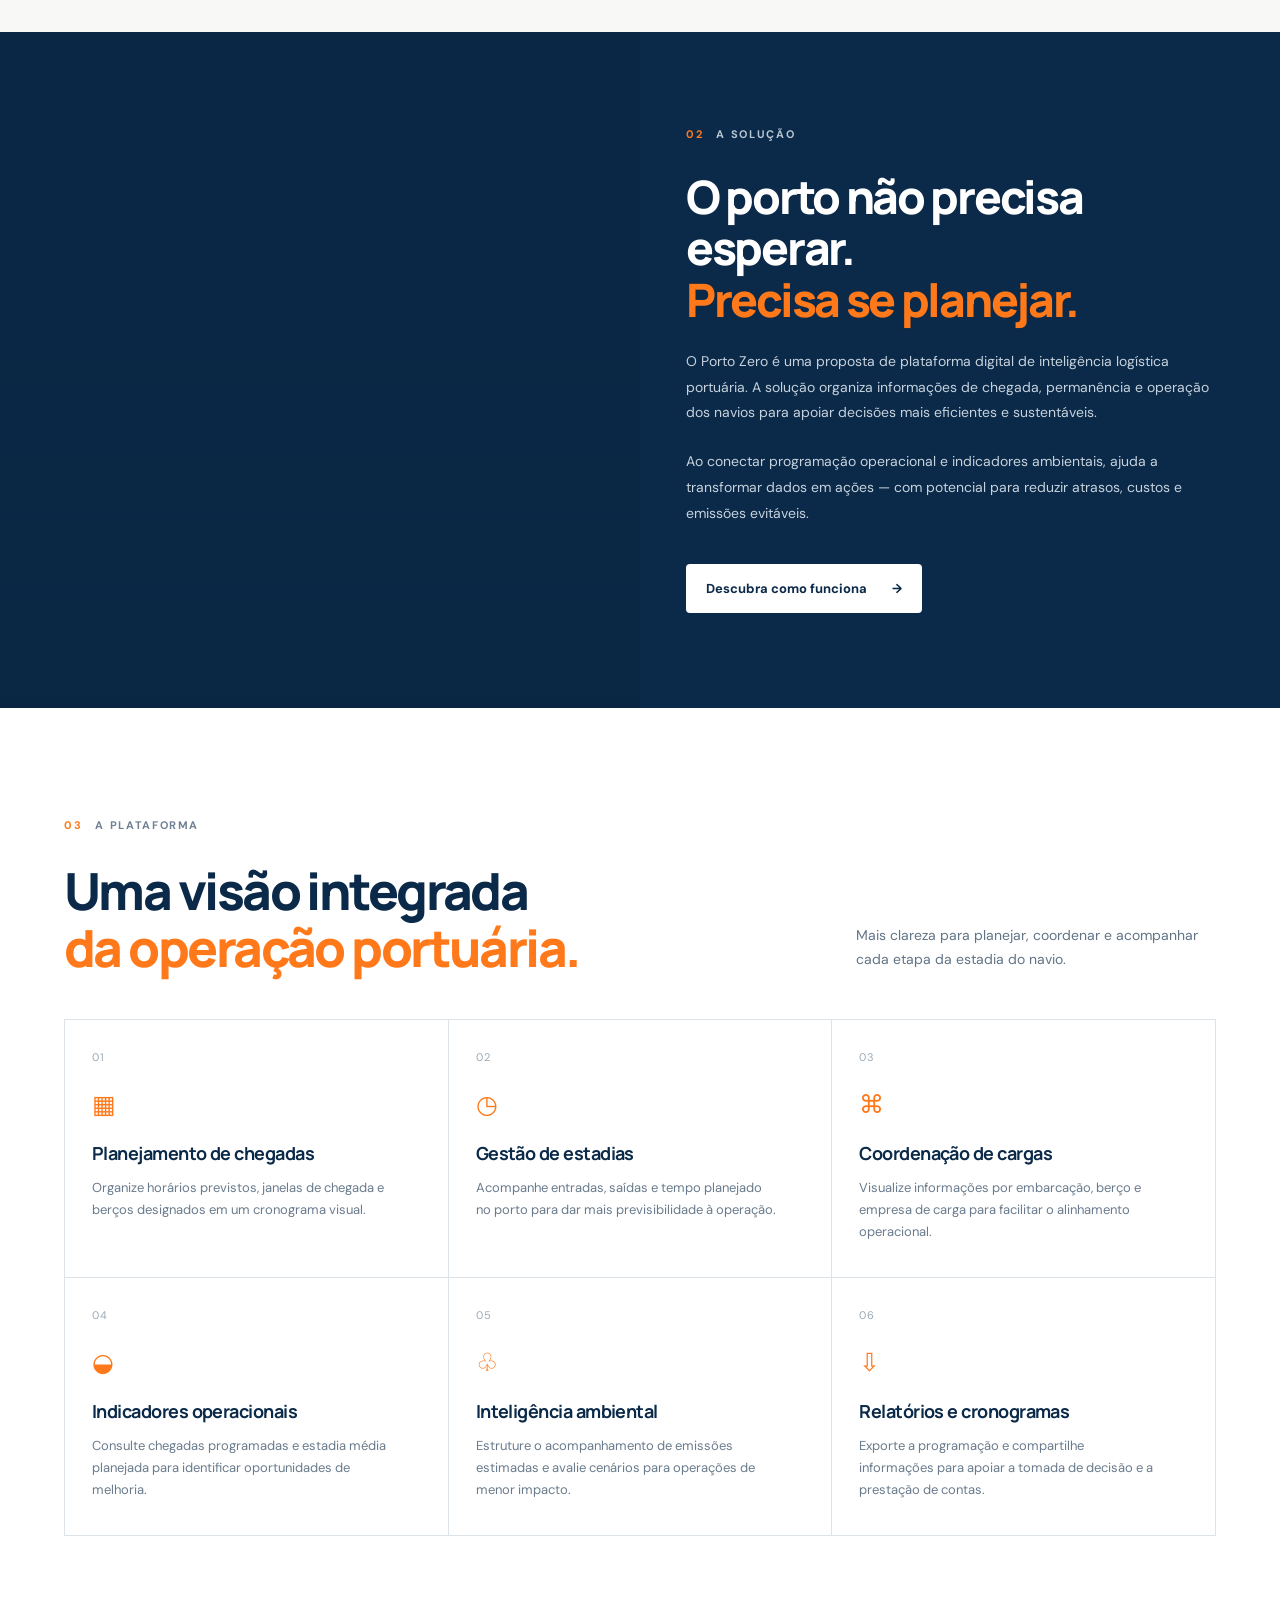
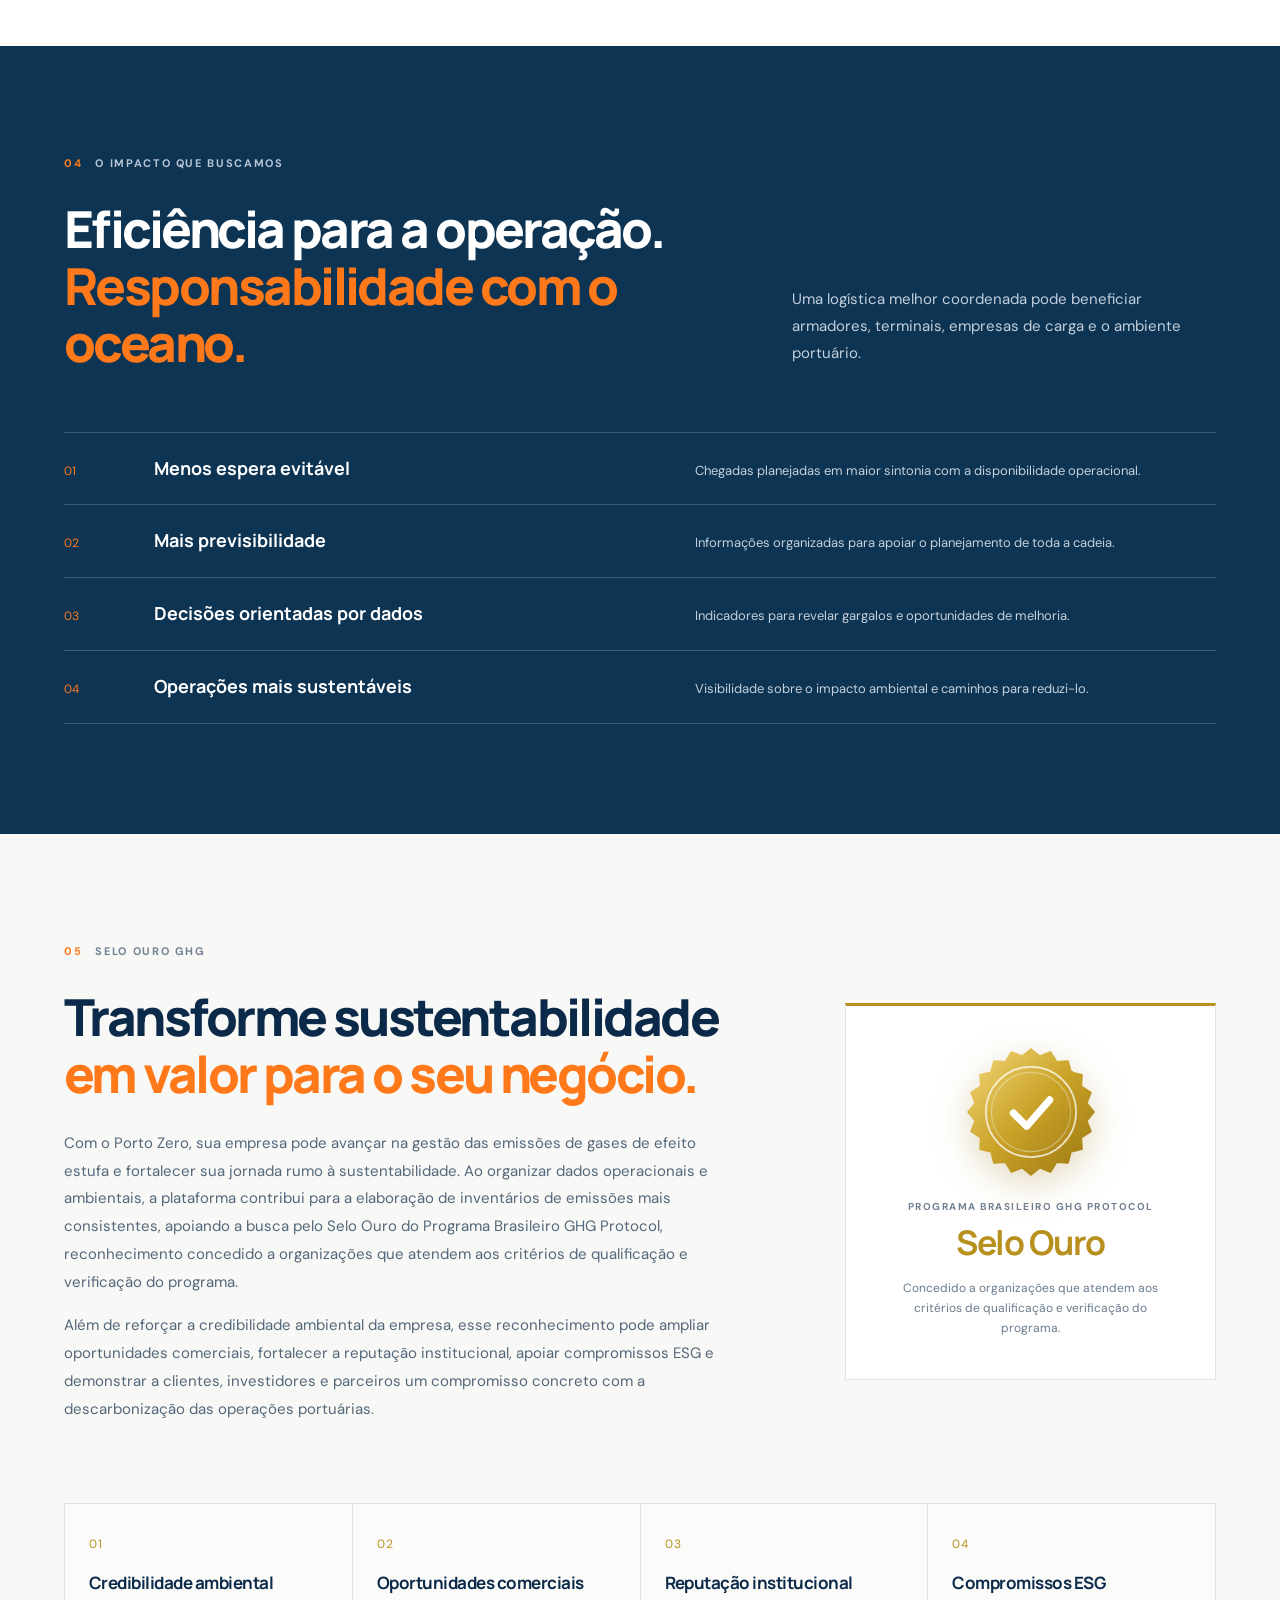
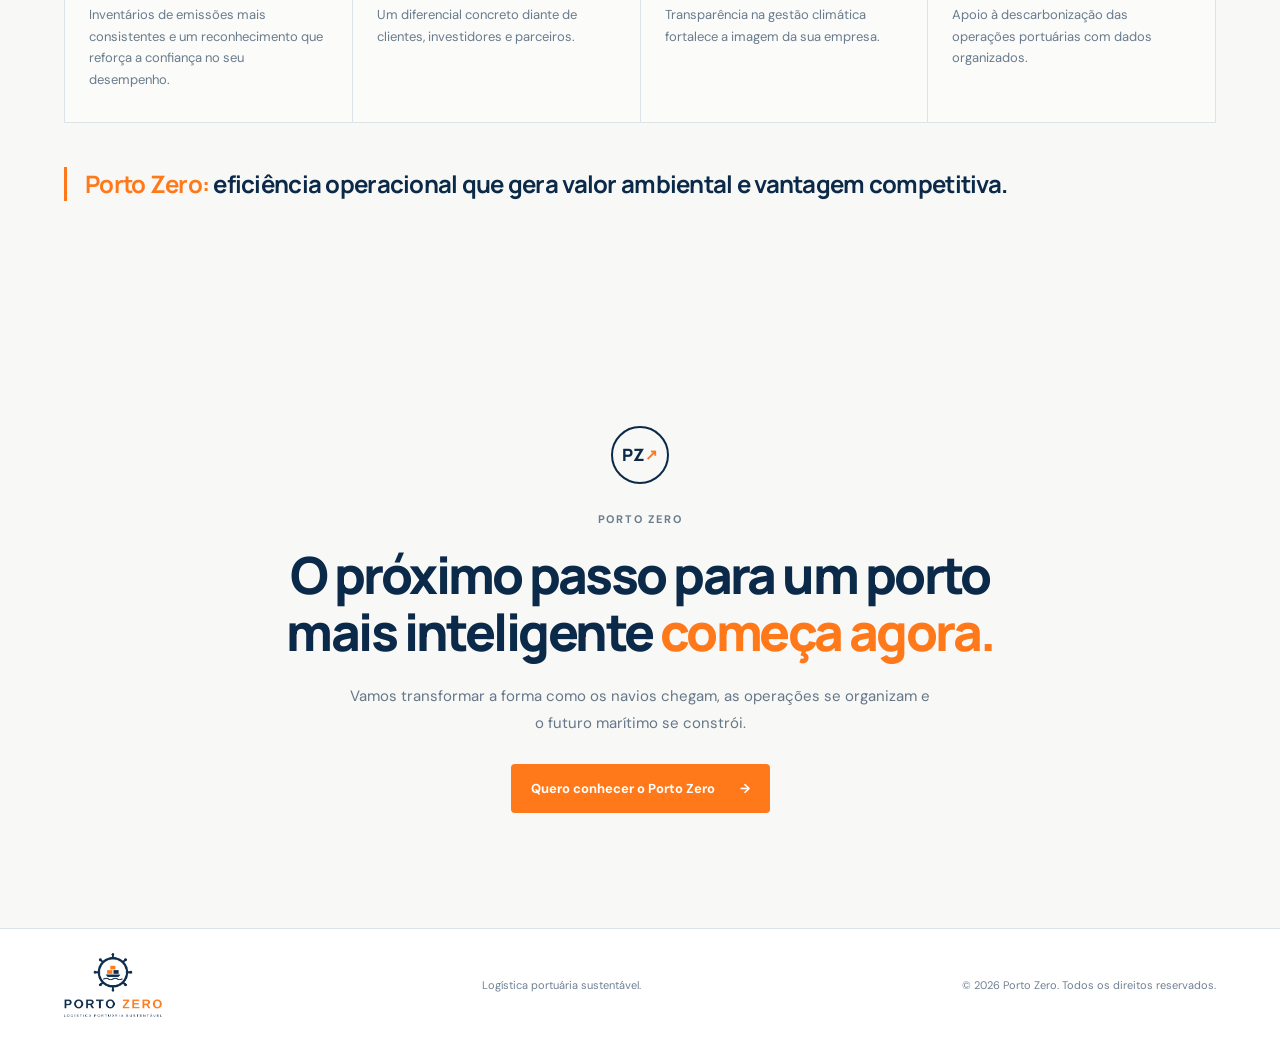
==== commit b7f0321b: "ajuste textos" ====
--- a/index.html
+++ b/index.html
@@ -97,9 +97,9 @@
       </div>
       <div class="stat-grid">
         <article class="stat-card stat-featured">
-          <span class="stat-label">Custo operacional estimado</span>
-          <strong>R$ 30 mil<span>/hora</span></strong>
-          <p>Valor ilustrativo apresentado no conceito do projeto para dimensionar o custo potencial da espera de um navio. Validar a fonte antes de publicar como dado factual.</p>
+          <span class="stat-label">Gasto médio navio parado</span>
+          <strong>R$ 18 mil<span>/dia</span></strong>
+          <!-- <p>Valor ilustrativo apresentado no conceito do projeto para dimensionar o custo potencial da espera de um navio. Validar a fonte antes de publicar como dado factual.</p> -->
         </article>
         <article class="stat-card">
           <span class="stat-icon">↗</span>
@@ -234,7 +234,7 @@
       <h2>O próximo passo para um porto mais inteligente <em>começa agora.</em></h2>
       <p>Vamos transformar a forma como os navios chegam, as operações se organizam e o futuro marítimo se constrói.</p>
       <a class="button button-orange" href="mailto:contato@portozero.com.br?subject=Quero%20conhecer%20o%20Porto%20Zero">Quero conhecer o Porto Zero <span>→</span></a>
-      <small>Endereço de contato ilustrativo — substitua pelo e-mail oficial do projeto antes de publicar.</small>
+      <!-- <small>Endereço de contato ilustrativo — substitua pelo e-mail oficial do projeto antes de publicar.</small> -->
     </section>
   </main>
 
